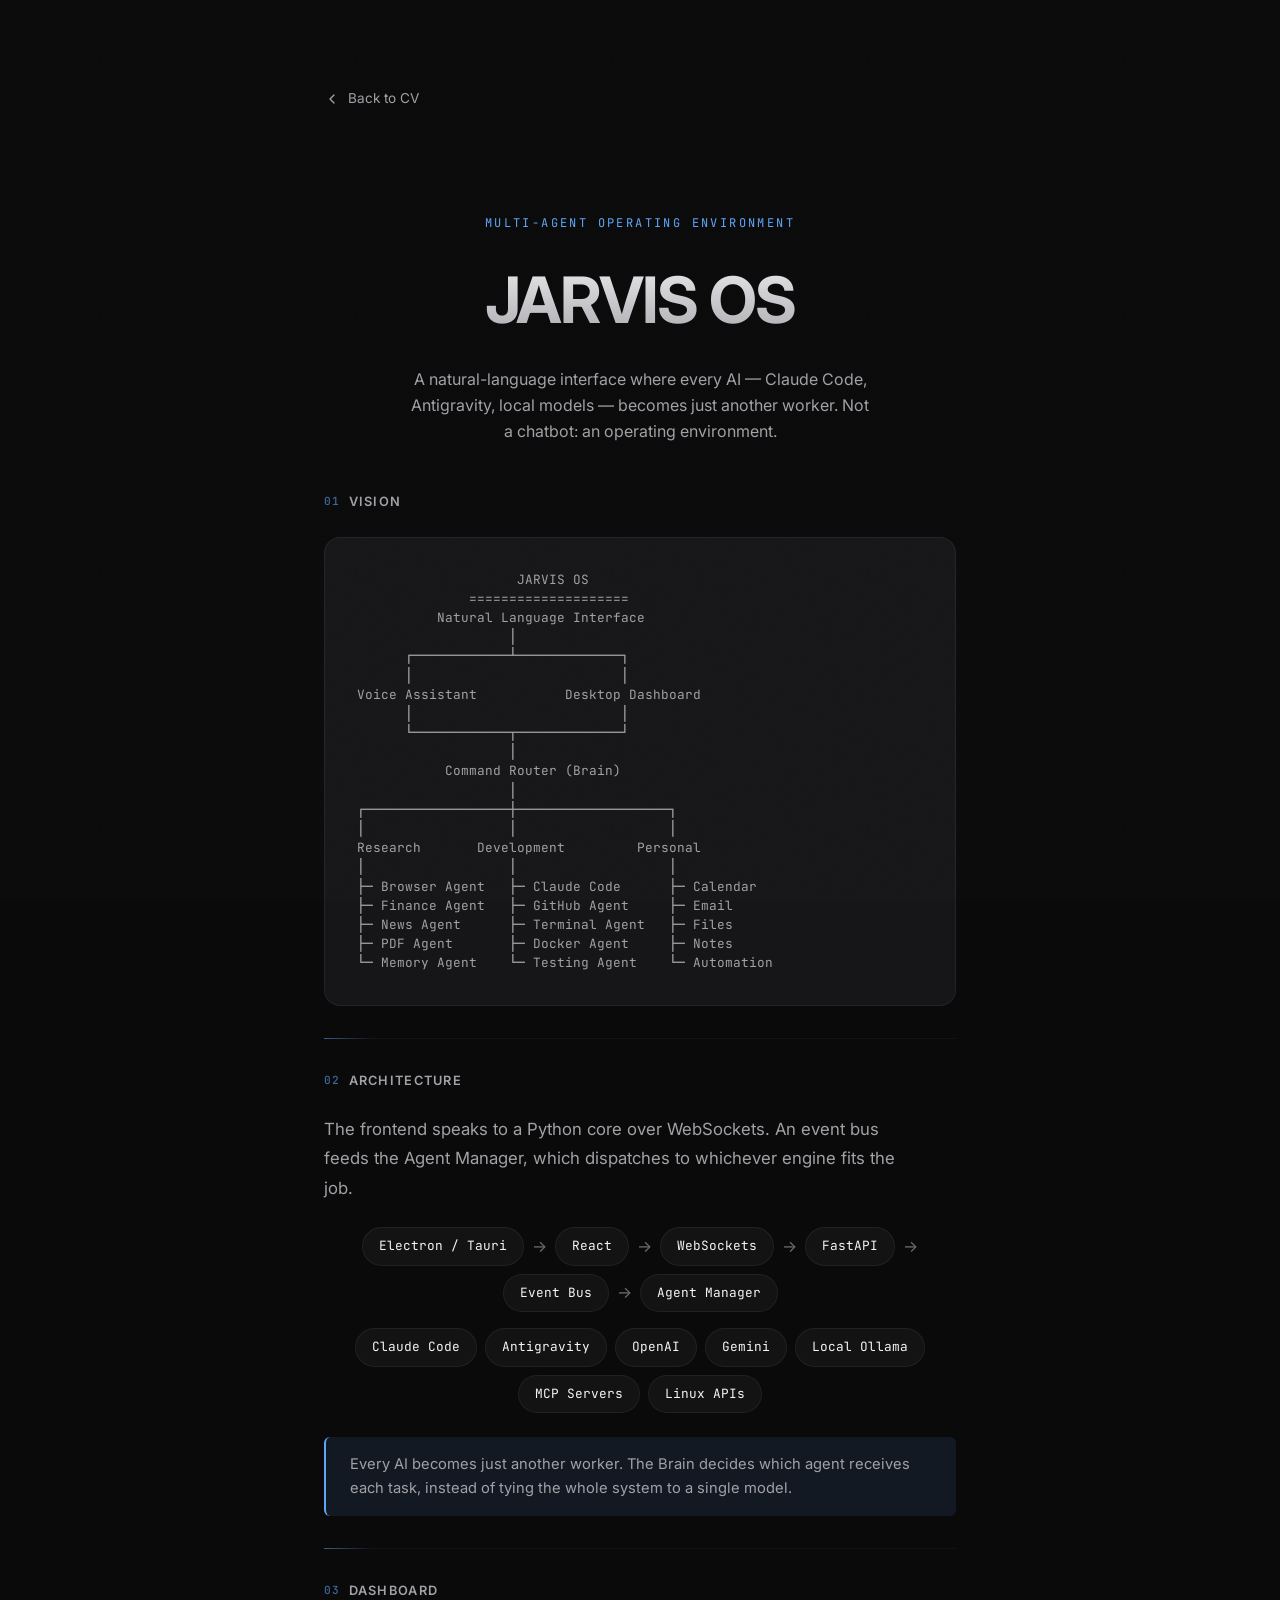
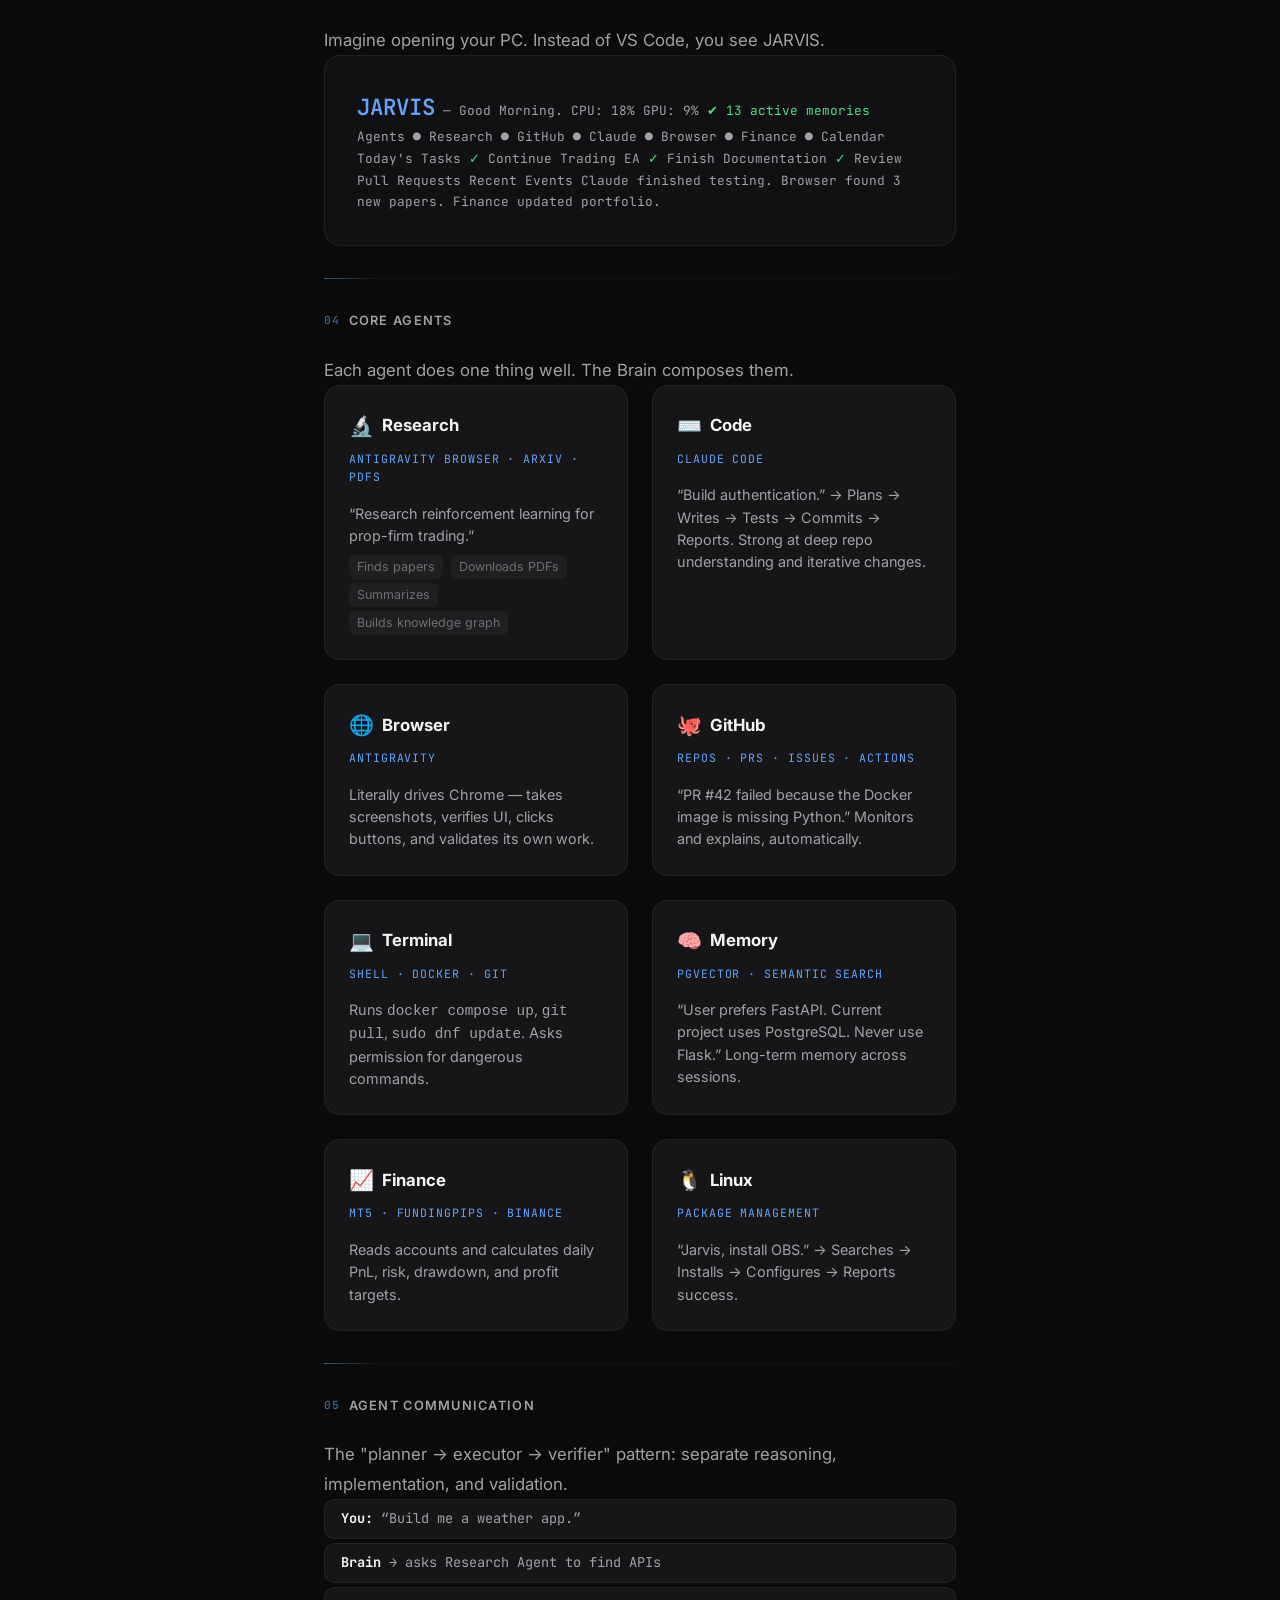
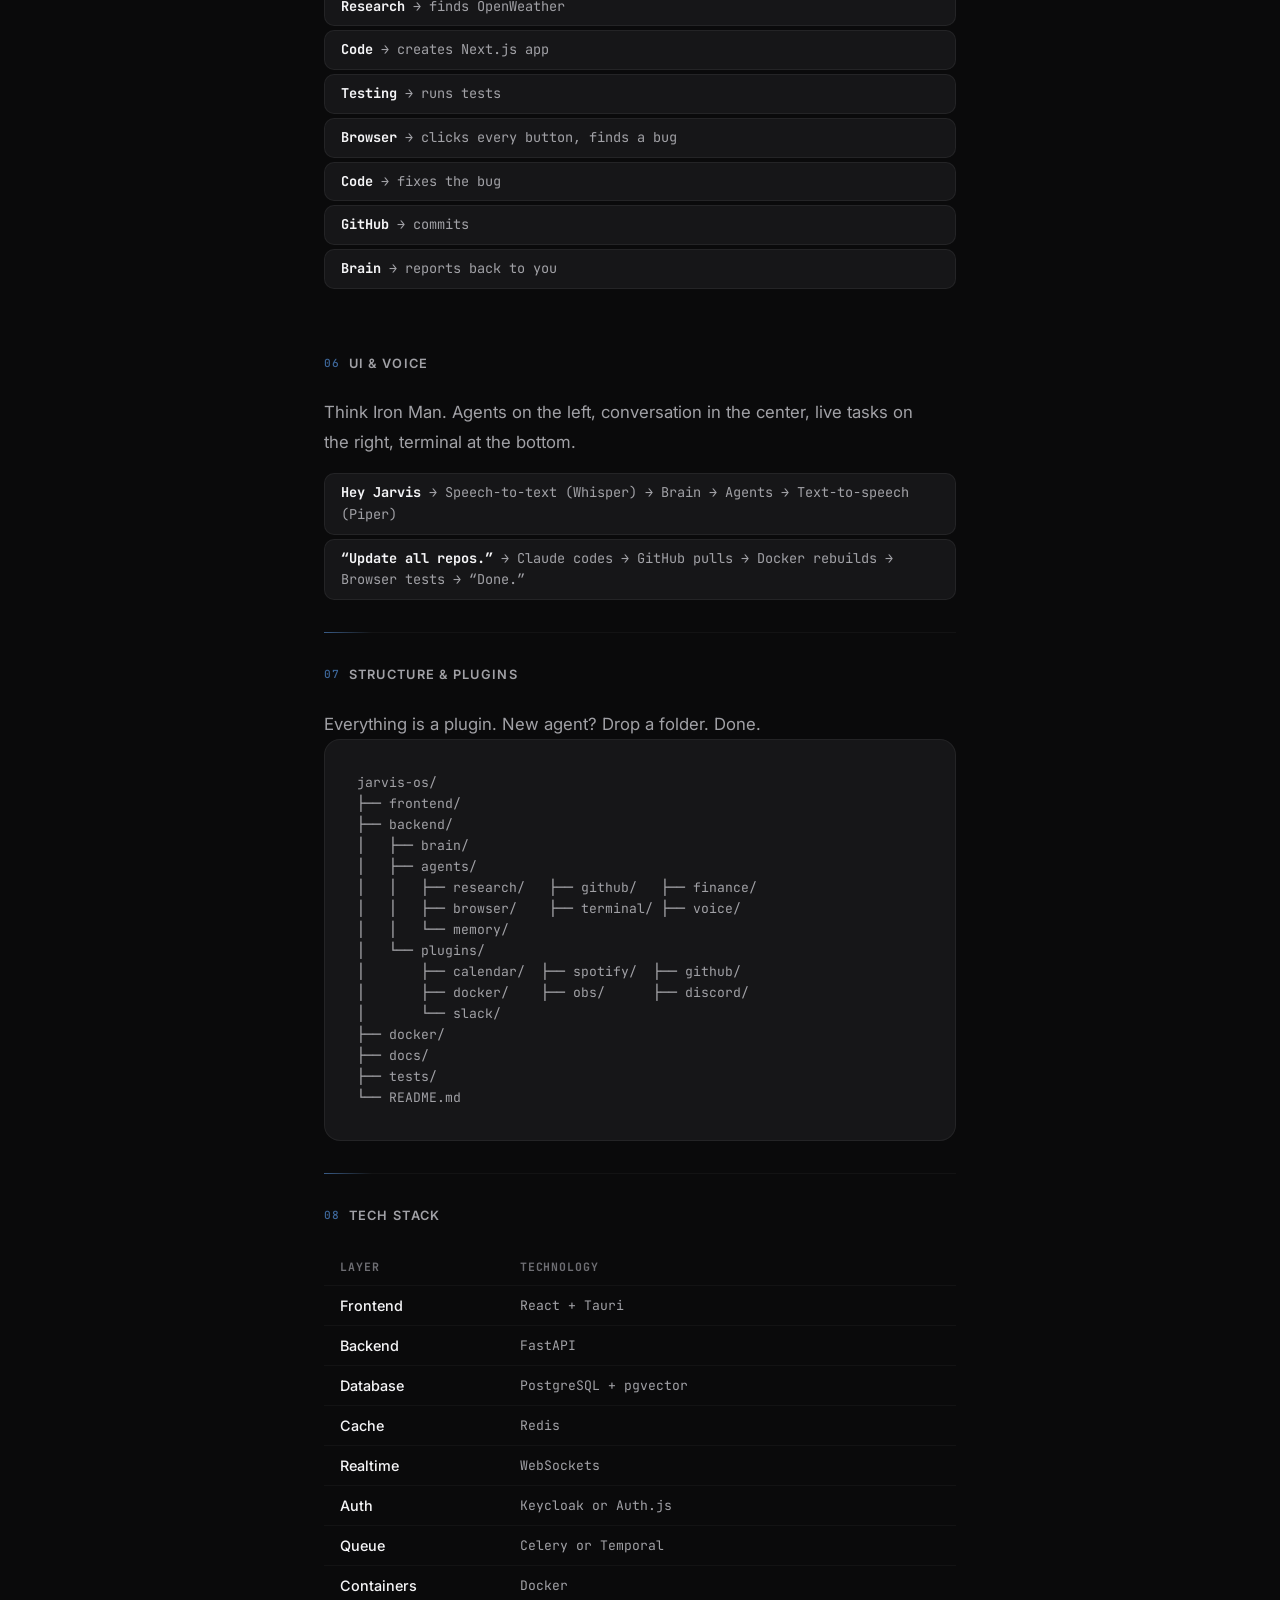
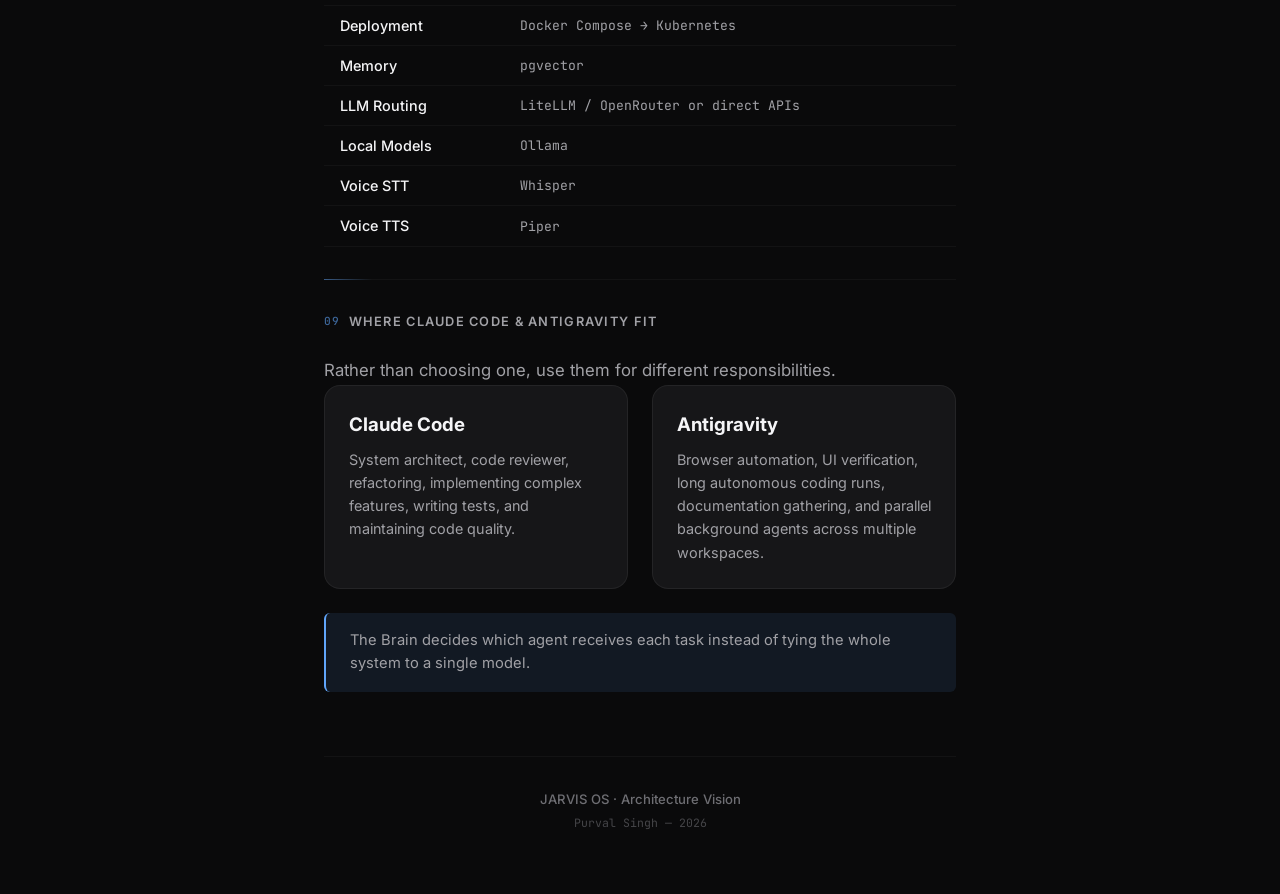
==== jarvis-os.html @ bc9053a5 "Add JARVIS OS architecture page and link from Projects Co-Authored-By: Claude Opus 4.8 <noreply@anth" ====
<!DOCTYPE html>
<html lang="en">
<head>
  <meta charset="UTF-8">
  <meta name="viewport" content="width=device-width, initial-scale=1.0">
  <title>JARVIS OS — Architecture</title>
  <meta name="description" content="JARVIS OS — a multi-agent operating environment. Vision, architecture, core agents, and tech stack.">
  <link rel="preconnect" href="https://fonts.googleapis.com">
  <link rel="preconnect" href="https://fonts.gstatic.com" crossorigin>
  <link href="https://fonts.googleapis.com/css2?family=Inter:wght@300;400;500;600;700&family=JetBrains+Mono:wght@400;500&display=swap" rel="stylesheet">
  <link rel="stylesheet" href="style.css">
  <style>
    /* ---------- JARVIS OS page-specific ---------- */
    .jarvis-hero {
      text-align: center;
      padding: var(--space-3xl) 0 var(--space-2xl);
    }
    .jarvis-hero .eyebrow {
      font-family: var(--font-mono);
      font-size: 0.75rem;
      letter-spacing: 0.2em;
      text-transform: uppercase;
      color: var(--text-accent);
      margin-bottom: var(--space-md);
    }
    .jarvis-hero h1 {
      font-size: clamp(2.5rem, 6vw, 4rem);
      font-weight: 700;
      letter-spacing: -0.03em;
      background: linear-gradient(180deg, var(--text-primary), var(--text-secondary));
      -webkit-background-clip: text;
      background-clip: text;
      -webkit-text-fill-color: transparent;
    }
    .jarvis-hero p {
      color: var(--text-secondary);
      max-width: 46ch;
      margin: var(--space-md) auto 0;
      line-height: 1.6;
    }
    .back-link {
      display: inline-flex;
      align-items: center;
      gap: var(--space-sm);
      font-size: 0.85rem;
      color: var(--text-secondary);
      text-decoration: none;
      margin: var(--space-lg) 0;
      transition: color var(--duration-fast) var(--ease-out);
    }
    .back-link:hover { color: var(--text-primary); }

    .ascii-map {
      font-family: var(--font-mono);
      font-size: clamp(0.55rem, 1.5vw, 0.8rem);
      line-height: 1.5;
      color: var(--text-secondary);
      background: var(--bg-card);
      border: 1px solid var(--border);
      border-radius: var(--radius-lg);
      padding: var(--space-xl);
      overflow-x: auto;
      white-space: pre;
      margin: 0 auto;
    }

    .stack-flow {
      display: flex;
      flex-wrap: wrap;
      gap: var(--space-sm);
      align-items: center;
      justify-content: center;
      margin-top: var(--space-lg);
    }
    .stack-node {
      font-family: var(--font-mono);
      font-size: 0.8rem;
      padding: var(--space-sm) var(--space-md);
      background: var(--bg-chip);
      border: 1px solid var(--border);
      border-radius: var(--radius-full);
      color: var(--text-primary);
    }
    .stack-arrow { color: var(--text-tertiary); }

    .agent-grid {
      display: grid;
      grid-template-columns: repeat(auto-fill, minmax(280px, 1fr));
      gap: var(--space-lg);
    }
    .agent-card {
      background: var(--bg-card);
      border: 1px solid var(--border);
      border-radius: var(--radius-lg);
      padding: var(--space-lg);
      transition: border-color var(--duration-normal) var(--ease-out),
                  transform var(--duration-normal) var(--ease-out);
    }
    .agent-card:hover {
      border-color: var(--border-hover);
      transform: translateY(-3px);
    }
    .agent-card h3 {
      font-size: 1.05rem;
      display: flex;
      align-items: center;
      gap: var(--space-sm);
      margin-bottom: var(--space-sm);
    }
    .agent-card .agent-emoji { font-size: 1.25rem; }
    .agent-card .agent-uses {
      font-family: var(--font-mono);
      font-size: 0.72rem;
      color: var(--text-accent);
      text-transform: uppercase;
      letter-spacing: 0.08em;
      margin-bottom: var(--space-md);
    }
    .agent-card p {
      color: var(--text-secondary);
      font-size: 0.9rem;
      line-height: 1.55;
    }
    .agent-card ul {
      list-style: none;
      margin-top: var(--space-sm);
      display: flex;
      flex-wrap: wrap;
      gap: var(--space-xs) var(--space-sm);
    }
    .agent-card li {
      font-size: 0.78rem;
      color: var(--text-tertiary);
      padding: 2px 8px;
      background: var(--bg-chip);
      border-radius: var(--radius-sm);
    }

    .flow-list {
      display: flex;
      flex-direction: column;
      gap: var(--space-xs);
      font-family: var(--font-mono);
      font-size: 0.85rem;
      color: var(--text-secondary);
    }
    .flow-list .step {
      padding: var(--space-sm) var(--space-md);
      background: var(--bg-card);
      border: 1px solid var(--border);
      border-radius: var(--radius-md);
    }
    .flow-list .step strong { color: var(--text-primary); }

    .dashboard-mock {
      font-family: var(--font-mono);
      font-size: 0.8rem;
      background: var(--bg-secondary);
      border: 1px solid var(--border);
      border-radius: var(--radius-lg);
      padding: var(--space-xl);
      color: var(--text-secondary);
      line-height: 1.7;
    }
    .dashboard-mock .big { color: var(--accent); font-size: 1.4rem; font-weight: 600; }
    .dashboard-mock .ok { color: #4ade80; }

    .stack-table {
      width: 100%;
      border-collapse: collapse;
      font-size: 0.9rem;
    }
    .stack-table th, .stack-table td {
      text-align: left;
      padding: var(--space-sm) var(--space-md);
      border-bottom: 1px solid var(--divider);
    }
    .stack-table th {
      color: var(--text-tertiary);
      font-family: var(--font-mono);
      font-size: 0.72rem;
      text-transform: uppercase;
      letter-spacing: 0.08em;
    }
    .stack-table td:first-child { color: var(--text-primary); font-weight: 500; }
    .stack-table td:last-child { color: var(--text-secondary); font-family: var(--font-mono); font-size: 0.82rem; }

    .tree {
      font-family: var(--font-mono);
      font-size: 0.82rem;
      color: var(--text-secondary);
      background: var(--bg-card);
      border: 1px solid var(--border);
      border-radius: var(--radius-lg);
      padding: var(--space-xl);
      white-space: pre;
      overflow-x: auto;
    }
    .callout {
      border-left: 2px solid var(--accent);
      padding: var(--space-md) var(--space-lg);
      background: var(--accent-soft);
      border-radius: var(--radius-sm);
      color: var(--text-secondary);
      font-size: 0.92rem;
      line-height: 1.6;
      margin-top: var(--space-lg);
    }
    .role-split {
      display: grid;
      grid-template-columns: repeat(auto-fit, minmax(280px, 1fr));
      gap: var(--space-lg);
    }
    .role-split .role-card {
      background: var(--bg-card);
      border: 1px solid var(--border);
      border-radius: var(--radius-lg);
      padding: var(--space-lg);
    }
    .role-split .role-card h3 { margin-bottom: var(--space-sm); }
    .role-split .role-card p { color: var(--text-secondary); font-size: 0.9rem; line-height: 1.6; }
  </style>
</head>
<body>
  <div class="grain" aria-hidden="true"></div>

  <div class="cv-container">
    <a href="index.html" class="back-link">
      <svg width="16" height="16" viewBox="0 0 24 24" fill="none" stroke="currentColor" stroke-width="2" stroke-linecap="round" stroke-linejoin="round"><path d="m15 18-6-6 6-6"/></svg>
      Back to CV
    </a>

    <!-- Hero -->
    <section class="jarvis-hero">
      <p class="eyebrow">Multi-Agent Operating Environment</p>
      <h1>JARVIS OS</h1>
      <p>A natural-language interface where every AI — Claude Code, Antigravity, local models — becomes just another worker. Not a chatbot: an operating environment.</p>
    </section>

    <!-- Vision map -->
    <section class="cv-section">
      <h2 class="section-title"><span class="section-number">01</span> Vision</h2>
      <div class="ascii-map">                    JARVIS OS
              ====================
          Natural Language Interface
                   │
      ┌────────────┴─────────────┐
      │                          │
Voice Assistant           Desktop Dashboard
      │                          │
      └────────────┬─────────────┘
                   │
           Command Router (Brain)
                   │
┌──────────────────┼───────────────────┐
│                  │                   │
Research       Development         Personal
│                  │                   │
├─ Browser Agent   ├─ Claude Code      ├─ Calendar
├─ Finance Agent   ├─ GitHub Agent     ├─ Email
├─ News Agent      ├─ Terminal Agent   ├─ Files
├─ PDF Agent       ├─ Docker Agent     ├─ Notes
└─ Memory Agent    └─ Testing Agent    └─ Automation</div>
    </section>

    <div class="section-divider"></div>

    <!-- Architecture -->
    <section class="cv-section">
      <h2 class="section-title"><span class="section-number">02</span> Architecture</h2>
      <p class="about-text">The frontend speaks to a Python core over WebSockets. An event bus feeds the Agent Manager, which dispatches to whichever engine fits the job.</p>
      <div class="stack-flow">
        <span class="stack-node">Electron / Tauri</span>
        <span class="stack-arrow">→</span>
        <span class="stack-node">React</span>
        <span class="stack-arrow">→</span>
        <span class="stack-node">WebSockets</span>
        <span class="stack-arrow">→</span>
        <span class="stack-node">FastAPI</span>
        <span class="stack-arrow">→</span>
        <span class="stack-node">Event Bus</span>
        <span class="stack-arrow">→</span>
        <span class="stack-node">Agent Manager</span>
      </div>
      <div class="stack-flow" style="margin-top:var(--space-md)">
        <span class="stack-node">Claude Code</span>
        <span class="stack-node">Antigravity</span>
        <span class="stack-node">OpenAI</span>
        <span class="stack-node">Gemini</span>
        <span class="stack-node">Local Ollama</span>
        <span class="stack-node">MCP Servers</span>
        <span class="stack-node">Linux APIs</span>
      </div>
      <div class="callout">Every AI becomes just another worker. The Brain decides which agent receives each task, instead of tying the whole system to a single model.</div>
    </section>

    <div class="section-divider"></div>

    <!-- Dashboard -->
    <section class="cv-section">
      <h2 class="section-title"><span class="section-number">03</span> Dashboard</h2>
      <p class="about-text">Imagine opening your PC. Instead of VS Code, you see JARVIS.</p>
      <div class="dashboard-mock">
<span class="big">JARVIS</span> — Good Morning.

CPU: 18%   GPU: 9%   <span class="ok">✔ 13 active memories</span>

Agents   ● Research  ● GitHub  ● Claude
         ● Browser   ● Finance ● Calendar

Today's Tasks
  <span class="ok">✓</span> Continue Trading EA
  <span class="ok">✓</span> Finish Documentation
  <span class="ok">✓</span> Review Pull Requests

Recent Events
  Claude finished testing.
  Browser found 3 new papers.
  Finance updated portfolio.</div>
    </section>

    <div class="section-divider"></div>

    <!-- Core Agents -->
    <section class="cv-section">
      <h2 class="section-title"><span class="section-number">04</span> Core Agents</h2>
      <p class="about-text">Each agent does one thing well. The Brain composes them.</p>
      <div class="agent-grid">
        <div class="agent-card">
          <h3><span class="agent-emoji">🔬</span> Research</h3>
          <div class="agent-uses">Antigravity Browser · Arxiv · PDFs</div>
          <p>“Research reinforcement learning for prop-firm trading.”</p>
          <ul><li>Finds papers</li><li>Downloads PDFs</li><li>Summarizes</li><li>Builds knowledge graph</li></ul>
        </div>
        <div class="agent-card">
          <h3><span class="agent-emoji">⌨️</span> Code</h3>
          <div class="agent-uses">Claude Code</div>
          <p>“Build authentication.” → Plans → Writes → Tests → Commits → Reports. Strong at deep repo understanding and iterative changes.</p>
        </div>
        <div class="agent-card">
          <h3><span class="agent-emoji">🌐</span> Browser</h3>
          <div class="agent-uses">Antigravity</div>
          <p>Literally drives Chrome — takes screenshots, verifies UI, clicks buttons, and validates its own work.</p>
        </div>
        <div class="agent-card">
          <h3><span class="agent-emoji">🐙</span> GitHub</h3>
          <div class="agent-uses">Repos · PRs · Issues · Actions</div>
          <p>“PR #42 failed because the Docker image is missing Python.” Monitors and explains, automatically.</p>
        </div>
        <div class="agent-card">
          <h3><span class="agent-emoji">💻</span> Terminal</h3>
          <div class="agent-uses">Shell · Docker · Git</div>
          <p>Runs <code>docker compose up</code>, <code>git pull</code>, <code>sudo dnf update</code>. Asks permission for dangerous commands.</p>
        </div>
        <div class="agent-card">
          <h3><span class="agent-emoji">🧠</span> Memory</h3>
          <div class="agent-uses">pgvector · Semantic search</div>
          <p>“User prefers FastAPI. Current project uses PostgreSQL. Never use Flask.” Long-term memory across sessions.</p>
        </div>
        <div class="agent-card">
          <h3><span class="agent-emoji">📈</span> Finance</h3>
          <div class="agent-uses">MT5 · FundingPips · Binance</div>
          <p>Reads accounts and calculates daily PnL, risk, drawdown, and profit targets.</p>
        </div>
        <div class="agent-card">
          <h3><span class="agent-emoji">🐧</span> Linux</h3>
          <div class="agent-uses">Package management</div>
          <p>“Jarvis, install OBS.” → Searches → Installs → Configures → Reports success.</p>
        </div>
      </div>
    </section>

    <div class="section-divider"></div>

    <!-- Agent communication -->
    <section class="cv-section">
      <h2 class="section-title"><span class="section-number">05</span> Agent Communication</h2>
      <p class="about-text">The "planner → executor → verifier" pattern: separate reasoning, implementation, and validation.</p>
      <div class="flow-list">
        <div class="step"><strong>You:</strong> “Build me a weather app.”</div>
        <div class="step"><strong>Brain</strong> → asks Research Agent to find APIs</div>
        <div class="step"><strong>Research</strong> → finds OpenWeather</div>
        <div class="step"><strong>Code</strong> → creates Next.js app</div>
        <div class="step"><strong>Testing</strong> → runs tests</div>
        <div class="step"><strong>Browser</strong> → clicks every button, finds a bug</div>
        <div class="step"><strong>Code</strong> → fixes the bug</div>
        <div class="step"><strong>GitHub</strong> → commits</div>
        <div class="step"><strong>Brain</strong> → reports back to you</div>
      </div>
    </section>

    <div class="section-divider"></div>

    <!-- UI + Voice -->
    <section class="cv-section">
      <h2 class="section-title"><span class="section-number">06</span> UI &amp; Voice</h2>
      <p class="about-text">Think Iron Man. Agents on the left, conversation in the center, live tasks on the right, terminal at the bottom.</p>
      <div class="flow-list" style="margin-top:var(--space-md)">
        <div class="step"><strong>Hey Jarvis</strong> → Speech-to-text (Whisper) → Brain → Agents → Text-to-speech (Piper)</div>
        <div class="step"><strong>“Update all repos.”</strong> → Claude codes → GitHub pulls → Docker rebuilds → Browser tests → “Done.”</div>
      </div>
    </section>

    <div class="section-divider"></div>

    <!-- Structure + plugins -->
    <section class="cv-section">
      <h2 class="section-title"><span class="section-number">07</span> Structure &amp; Plugins</h2>
      <p class="about-text">Everything is a plugin. New agent? Drop a folder. Done.</p>
      <div class="tree">jarvis-os/
├── frontend/
├── backend/
│   ├── brain/
│   ├── agents/
│   │   ├── research/   ├── github/   ├── finance/
│   │   ├── browser/    ├── terminal/ ├── voice/
│   │   └── memory/
│   └── plugins/
│       ├── calendar/  ├── spotify/  ├── github/
│       ├── docker/    ├── obs/      ├── discord/
│       └── slack/
├── docker/
├── docs/
├── tests/
└── README.md</div>
    </section>

    <div class="section-divider"></div>

    <!-- Tech stack -->
    <section class="cv-section">
      <h2 class="section-title"><span class="section-number">08</span> Tech Stack</h2>
      <table class="stack-table">
        <thead><tr><th>Layer</th><th>Technology</th></tr></thead>
        <tbody>
          <tr><td>Frontend</td><td>React + Tauri</td></tr>
          <tr><td>Backend</td><td>FastAPI</td></tr>
          <tr><td>Database</td><td>PostgreSQL + pgvector</td></tr>
          <tr><td>Cache</td><td>Redis</td></tr>
          <tr><td>Realtime</td><td>WebSockets</td></tr>
          <tr><td>Auth</td><td>Keycloak or Auth.js</td></tr>
          <tr><td>Queue</td><td>Celery or Temporal</td></tr>
          <tr><td>Containers</td><td>Docker</td></tr>
          <tr><td>Deployment</td><td>Docker Compose → Kubernetes</td></tr>
          <tr><td>Memory</td><td>pgvector</td></tr>
          <tr><td>LLM Routing</td><td>LiteLLM / OpenRouter or direct APIs</td></tr>
          <tr><td>Local Models</td><td>Ollama</td></tr>
          <tr><td>Voice STT</td><td>Whisper</td></tr>
          <tr><td>Voice TTS</td><td>Piper</td></tr>
        </tbody>
      </table>
    </section>

    <div class="section-divider"></div>

    <!-- Claude Code + Antigravity -->
    <section class="cv-section">
      <h2 class="section-title"><span class="section-number">09</span> Where Claude Code &amp; Antigravity Fit</h2>
      <p class="about-text">Rather than choosing one, use them for different responsibilities.</p>
      <div class="role-split">
        <div class="role-card">
          <h3>Claude Code</h3>
          <p>System architect, code reviewer, refactoring, implementing complex features, writing tests, and maintaining code quality.</p>
        </div>
        <div class="role-card">
          <h3>Antigravity</h3>
          <p>Browser automation, UI verification, long autonomous coding runs, documentation gathering, and parallel background agents across multiple workspaces.</p>
        </div>
      </div>
      <div class="callout">The Brain decides which agent receives each task instead of tying the whole system to a single model.</div>
    </section>

    <footer class="cv-footer">
      <div class="footer-content">
        <p class="footer-text">JARVIS OS · Architecture Vision</p>
        <p class="footer-date">Purval Singh — 2026</p>
      </div>
    </footer>
  </div>

  <script src="script.js"></script>
</body>
</html>
---- style.css ----
/* =============================================
   PURVAL SINGH — MINIMALISTIC CV
   A modern, dark-themed, elegant resume
   ============================================= */

/* ---------- CSS Reset & Base ---------- */
*, *::before, *::after {
  margin: 0;
  padding: 0;
  box-sizing: border-box;
}

:root {
  /* Color System */
  --bg-primary: #0a0a0b;
  --bg-secondary: #111113;
  --bg-card: #161618;
  --bg-card-hover: #1c1c1f;
  --bg-chip: rgba(255, 255, 255, 0.04);
  --bg-chip-hover: rgba(255, 255, 255, 0.08);

  --text-primary: #f5f5f7;
  --text-secondary: #a1a1a6;
  --text-tertiary: #6e6e73;
  --text-accent: #60a5fa;

  --accent: #60a5fa;
  --accent-soft: rgba(96, 165, 250, 0.1);
  --accent-glow: rgba(96, 165, 250, 0.15);

  --border: rgba(255, 255, 255, 0.06);
  --border-hover: rgba(255, 255, 255, 0.12);

  --divider: rgba(255, 255, 255, 0.04);

  /* Typography */
  --font-sans: 'Inter', -apple-system, BlinkMacSystemFont, 'Segoe UI', Roboto, sans-serif;
  --font-mono: 'JetBrains Mono', 'SF Mono', 'Fira Code', monospace;

  /* Spacing */
  --space-xs: 0.25rem;
  --space-sm: 0.5rem;
  --space-md: 1rem;
  --space-lg: 1.5rem;
  --space-xl: 2rem;
  --space-2xl: 3rem;
  --space-3xl: 4rem;

  /* Border Radius */
  --radius-sm: 6px;
  --radius-md: 10px;
  --radius-lg: 16px;
  --radius-full: 9999px;

  /* Transitions */
  --ease-out: cubic-bezier(0.16, 1, 0.3, 1);
  --ease-spring: cubic-bezier(0.34, 1.56, 0.64, 1);
  --duration-fast: 150ms;
  --duration-normal: 250ms;
  --duration-slow: 400ms;
}

html {
  font-size: 16px;
  scroll-behavior: smooth;
  -webkit-font-smoothing: antialiased;
  -moz-osx-font-smoothing: grayscale;
}

body {
  font-family: var(--font-sans);
  background-color: var(--bg-primary);
  color: var(--text-primary);
  line-height: 1.6;
  min-height: 100vh;
  overflow-x: hidden;
}

/* ---------- Grain Texture Overlay ---------- */
.grain {
  position: fixed;
  inset: 0;
  pointer-events: none;
  z-index: 9999;
  opacity: 0.025;
  background-image: url("data:image/svg+xml,%3Csvg viewBox='0 0 256 256' xmlns='http://www.w3.org/2000/svg'%3E%3Cfilter id='noise'%3E%3CfeTurbulence type='fractalNoise' baseFrequency='0.9' numOctaves='4' stitchTiles='stitch'/%3E%3C/filter%3E%3Crect width='100%25' height='100%25' filter='url(%23noise)'/%3E%3C/svg%3E");
  background-repeat: repeat;
  background-size: 256px 256px;
}

/* ---------- Container ---------- */
.cv-container {
  max-width: 680px;
  margin: 0 auto;
  padding: var(--space-3xl) var(--space-lg);
}

@media (max-width: 768px) {
  .cv-container {
    padding: var(--space-xl) var(--space-md);
  }
}

/* ---------- Header ---------- */
.cv-header {
  margin-bottom: var(--space-xl);
  animation: fadeInUp 0.8s var(--ease-out) both;
}

.header-top {
  display: flex;
  align-items: center;
  gap: var(--space-lg);
  margin-bottom: var(--space-lg);
}

.avatar-ring {
  position: relative;
  width: 88px;
  height: 88px;
  flex-shrink: 0;
  border-radius: 50%;
  padding: 3px;
  background: linear-gradient(135deg, var(--accent), #818cf8, #c084fc);
  animation: ringPulse 4s ease-in-out infinite;
}

.avatar {
  width: 100%;
  height: 100%;
  border-radius: 50%;
  object-fit: cover;
  border: 3px solid var(--bg-primary);
  display: block;
}

.header-info {
  flex: 1;
  min-width: 0;
}

.name {
  font-size: 1.75rem;
  font-weight: 700;
  letter-spacing: -0.03em;
  line-height: 1.2;
  color: var(--text-primary);
  margin-bottom: var(--space-xs);
}

.tagline {
  font-size: 0.9rem;
  color: var(--text-secondary);
  font-weight: 400;
  margin-bottom: var(--space-sm);
}

.status-badge {
  display: inline-flex;
  align-items: center;
  gap: 6px;
  font-size: 0.75rem;
  color: #34d399;
  background: rgba(52, 211, 153, 0.08);
  padding: 4px 12px;
  border-radius: var(--radius-full);
  border: 1px solid rgba(52, 211, 153, 0.15);
  font-weight: 500;
}

.status-dot {
  width: 6px;
  height: 6px;
  border-radius: 50%;
  background: #34d399;
  animation: pulse 2s ease-in-out infinite;
}

.header-links {
  display: flex;
  gap: var(--space-sm);
  flex-wrap: wrap;
}

.link-chip {
  display: inline-flex;
  align-items: center;
  gap: 6px;
  padding: 8px 14px;
  border-radius: var(--radius-full);
  background: var(--bg-chip);
  color: var(--text-secondary);
  text-decoration: none;
  font-size: 0.82rem;
  font-weight: 500;
  border: 1px solid var(--border);
  transition: all var(--duration-normal) var(--ease-out);
  cursor: pointer;
}

.link-chip:hover {
  background: var(--bg-chip-hover);
  border-color: var(--border-hover);
  color: var(--text-primary);
  transform: translateY(-1px);
}

.link-chip svg {
  opacity: 0.7;
  transition: opacity var(--duration-fast);
}

.link-chip:hover svg {
  opacity: 1;
}

/* ---------- Section Divider ---------- */
.section-divider {
  height: 1px;
  background: var(--divider);
  margin: var(--space-xl) 0;
  position: relative;
}

.section-divider::after {
  content: '';
  position: absolute;
  left: 0;
  top: 0;
  width: 48px;
  height: 1px;
  background: linear-gradient(90deg, var(--accent), transparent);
  opacity: 0.5;
}

/* ---------- Section ---------- */
.cv-section {
  animation: fadeInUp 0.8s var(--ease-out) both;
}

.section-title {
  display: flex;
  align-items: center;
  gap: var(--space-sm);
  font-size: 0.8rem;
  font-weight: 600;
  text-transform: uppercase;
  letter-spacing: 0.1em;
  color: var(--text-secondary);
  margin-bottom: var(--space-lg);
}

.section-number {
  font-family: var(--font-mono);
  font-size: 0.7rem;
  color: var(--accent);
  opacity: 0.6;
  font-weight: 500;
}

/* ---------- About ---------- */
.about-text {
  font-size: 1.05rem;
  line-height: 1.75;
  color: var(--text-secondary);
  max-width: 600px;
}

/* ---------- Timeline (Education / Experience) ---------- */
.timeline {
  display: flex;
  flex-direction: column;
  gap: var(--space-lg);
}

.timeline-item {
  position: relative;
  padding: var(--space-lg);
  background: var(--bg-card);
  border-radius: var(--radius-md);
  border: 1px solid var(--border);
  transition: all var(--duration-normal) var(--ease-out);
}

.timeline-item:hover {
  border-color: var(--border-hover);
  background: var(--bg-card-hover);
  transform: translateY(-2px);
  box-shadow: 0 8px 32px rgba(0, 0, 0, 0.3);
}

.timeline-header {
  display: flex;
  justify-content: space-between;
  align-items: flex-start;
  gap: var(--space-md);
  margin-bottom: var(--space-sm);
}

.timeline-title {
  font-size: 1rem;
  font-weight: 600;
  color: var(--text-primary);
  line-height: 1.3;
}

.timeline-subtitle {
  font-size: 0.85rem;
  color: var(--text-accent);
  font-weight: 500;
  margin-top: 2px;
}

.timeline-date {
  font-family: var(--font-mono);
  font-size: 0.75rem;
  color: var(--text-tertiary);
  white-space: nowrap;
  flex-shrink: 0;
  padding-top: 2px;
}

.timeline-description {
  font-size: 0.88rem;
  color: var(--text-secondary);
  line-height: 1.6;
}

/* ---------- Experience Highlight ---------- */
.experience-highlight {
  border-left: 3px solid var(--accent);
  background: linear-gradient(135deg, var(--bg-card), rgba(96, 165, 250, 0.03));
}

.experience-highlight:hover {
  border-left-color: #818cf8;
}

.experience-tags {
  display: flex;
  flex-wrap: wrap;
  gap: 6px;
  margin-top: var(--space-md);
}

.experience-tag {
  display: inline-flex;
  align-items: center;
  padding: 4px 10px;
  border-radius: var(--radius-full);
  background: rgba(96, 165, 250, 0.08);
  border: 1px solid rgba(96, 165, 250, 0.15);
  font-size: 0.72rem;
  font-weight: 500;
  color: var(--accent);
  letter-spacing: 0.02em;
}

/* ---------- Skills ---------- */
.skills-grid {
  display: flex;
  flex-direction: column;
  gap: var(--space-lg);
}

.skill-category-title {
  font-size: 0.82rem;
  font-weight: 500;
  color: var(--text-tertiary);
  margin-bottom: var(--space-sm);
  text-transform: uppercase;
  letter-spacing: 0.05em;
}

.skill-tags {
  display: flex;
  flex-wrap: wrap;
  gap: var(--space-sm);
}

.skill-tag {
  display: inline-flex;
  align-items: center;
  padding: 6px 14px;
  border-radius: var(--radius-full);
  background: var(--bg-chip);
  border: 1px solid var(--border);
  font-size: 0.82rem;
  font-weight: 500;
  color: var(--text-secondary);
  transition: all var(--duration-normal) var(--ease-out);
  cursor: default;
}

.skill-tag:hover {
  background: var(--accent-soft);
  border-color: rgba(96, 165, 250, 0.2);
  color: var(--accent);
  transform: translateY(-1px);
}

/* ---------- Projects ---------- */
.projects-grid {
  display: grid;
  grid-template-columns: repeat(auto-fit, minmax(280px, 1fr));
  gap: var(--space-md);
}

.project-card {
  display: flex;
  flex-direction: column;
  padding: var(--space-lg);
  background: var(--bg-card);
  border-radius: var(--radius-md);
  border: 1px solid var(--border);
  text-decoration: none;
  color: inherit;
  transition: all var(--duration-normal) var(--ease-out);
  cursor: pointer;
}

.project-card:hover {
  border-color: var(--border-hover);
  background: var(--bg-card-hover);
  transform: translateY(-3px);
  box-shadow: 0 12px 40px rgba(0, 0, 0, 0.35);
}

.project-icon {
  width: 40px;
  height: 40px;
  border-radius: var(--radius-sm);
  background: var(--accent-soft);
  display: flex;
  align-items: center;
  justify-content: center;
  margin-bottom: var(--space-md);
  color: var(--accent);
  transition: background var(--duration-normal);
}

.project-card:hover .project-icon {
  background: var(--accent-glow);
}

.project-title {
  font-size: 1rem;
  font-weight: 600;
  color: var(--text-primary);
  margin-bottom: var(--space-xs);
}

.project-desc {
  font-size: 0.85rem;
  color: var(--text-secondary);
  line-height: 1.55;
  flex: 1;
  margin-bottom: var(--space-md);
}

.project-meta {
  display: flex;
  gap: var(--space-sm);
}

.project-tag {
  font-size: 0.72rem;
  padding: 3px 10px;
  border-radius: var(--radius-full);
  background: rgba(251, 191, 36, 0.08);
  color: #fbbf24;
  border: 1px solid rgba(251, 191, 36, 0.12);
  font-weight: 500;
}

/* ---------- Interests ---------- */
.interests-list {
  display: flex;
  flex-wrap: wrap;
  gap: var(--space-sm);
}

.interest-item {
  display: inline-flex;
  align-items: center;
  gap: 8px;
  padding: 8px 16px;
  border-radius: var(--radius-full);
  background: var(--bg-card);
  border: 1px solid var(--border);
  font-size: 0.85rem;
  color: var(--text-secondary);
  font-weight: 500;
  transition: all var(--duration-normal) var(--ease-out);
  cursor: default;
}

.interest-item:hover {
  border-color: var(--border-hover);
  background: var(--bg-card-hover);
  transform: translateY(-1px);
  color: var(--text-primary);
}

.interest-icon {
  font-size: 1rem;
  line-height: 1;
}

/* ---------- Footer ---------- */
.cv-footer {
  margin-top: var(--space-3xl);
  padding-top: var(--space-xl);
  border-top: 1px solid var(--divider);
  text-align: center;
}

.footer-text {
  font-size: 0.82rem;
  color: var(--text-tertiary);
  font-weight: 500;
  margin-bottom: var(--space-xs);
}

.footer-date {
  font-family: var(--font-mono);
  font-size: 0.72rem;
  color: var(--text-tertiary);
  opacity: 0.6;
}

/* ---------- Animations ---------- */
@keyframes fadeInUp {
  from {
    opacity: 0;
    transform: translateY(20px);
  }
  to {
    opacity: 1;
    transform: translateY(0);
  }
}

@keyframes pulse {
  0%, 100% { opacity: 1; }
  50% { opacity: 0.4; }
}

@keyframes ringPulse {
  0%, 100% { box-shadow: 0 0 0 0 rgba(96, 165, 250, 0.1); }
  50% { box-shadow: 0 0 20px 2px rgba(96, 165, 250, 0.06); }
}

/* ---------- Scroll-triggered Animation Classes ---------- */
.reveal {
  opacity: 0;
  transform: translateY(24px);
  transition: opacity 0.7s var(--ease-out), transform 0.7s var(--ease-out);
}

.reveal.visible {
  opacity: 1;
  transform: translateY(0);
}

/* ---------- Print Styles ---------- */
@media print {
  .grain { display: none; }
  
  body {
    background: white;
    color: #111;
  }

  .cv-container {
    max-width: 100%;
    padding: 0;
  }

  .link-chip,
  .skill-tag,
  .project-card,
  .interest-item,
  .timeline-item {
    border-color: #ddd;
    background: #fafafa;
  }

  .avatar-ring {
    background: #ddd;
  }

  .section-number {
    color: #333;
  }

  .name { color: #111; }
  .tagline { color: #555; }
  .about-text { color: #333; }
  .timeline-title { color: #111; }
  .timeline-subtitle { color: #2563eb; }
  .timeline-description { color: #444; }
  .skill-tag { color: #333; }
  .project-title { color: #111; }
  .project-desc { color: #444; }
  .footer-text, .footer-date { color: #888; }
  .status-badge { color: #16a34a; border-color: #16a34a; background: rgba(22, 163, 74, 0.05); }
  .status-dot { background: #16a34a; }
  .section-title { color: #333; }
  .skill-category-title { color: #666; }
  .section-divider { background: #eee; }
  .section-divider::after { background: linear-gradient(90deg, #2563eb, transparent); }
}

/* ---------- Selection ---------- */
::selection {
  background: var(--accent-soft);
  color: var(--text-primary);
}

/* ---------- Scrollbar ---------- */
::-webkit-scrollbar {
  width: 6px;
}

::-webkit-scrollbar-track {
  background: transparent;
}

::-webkit-scrollbar-thumb {
  background: var(--border);
  border-radius: var(--radius-full);
}

::-webkit-scrollbar-thumb:hover {
  background: var(--border-hover);
}

/* ---------- Responsive ---------- */
@media (max-width: 480px) {
  .header-top {
    flex-direction: column;
    text-align: center;
  }

  .avatar-ring {
    width: 72px;
    height: 72px;
  }

  .name {
    font-size: 1.5rem;
  }

  .header-links {
    justify-content: center;
  }

  .status-badge {
    margin: 0 auto;
  }

  .timeline-header {
    flex-direction: column;
    gap: var(--space-xs);
  }

  .projects-grid {
    grid-template-columns: 1fr;
  }
}
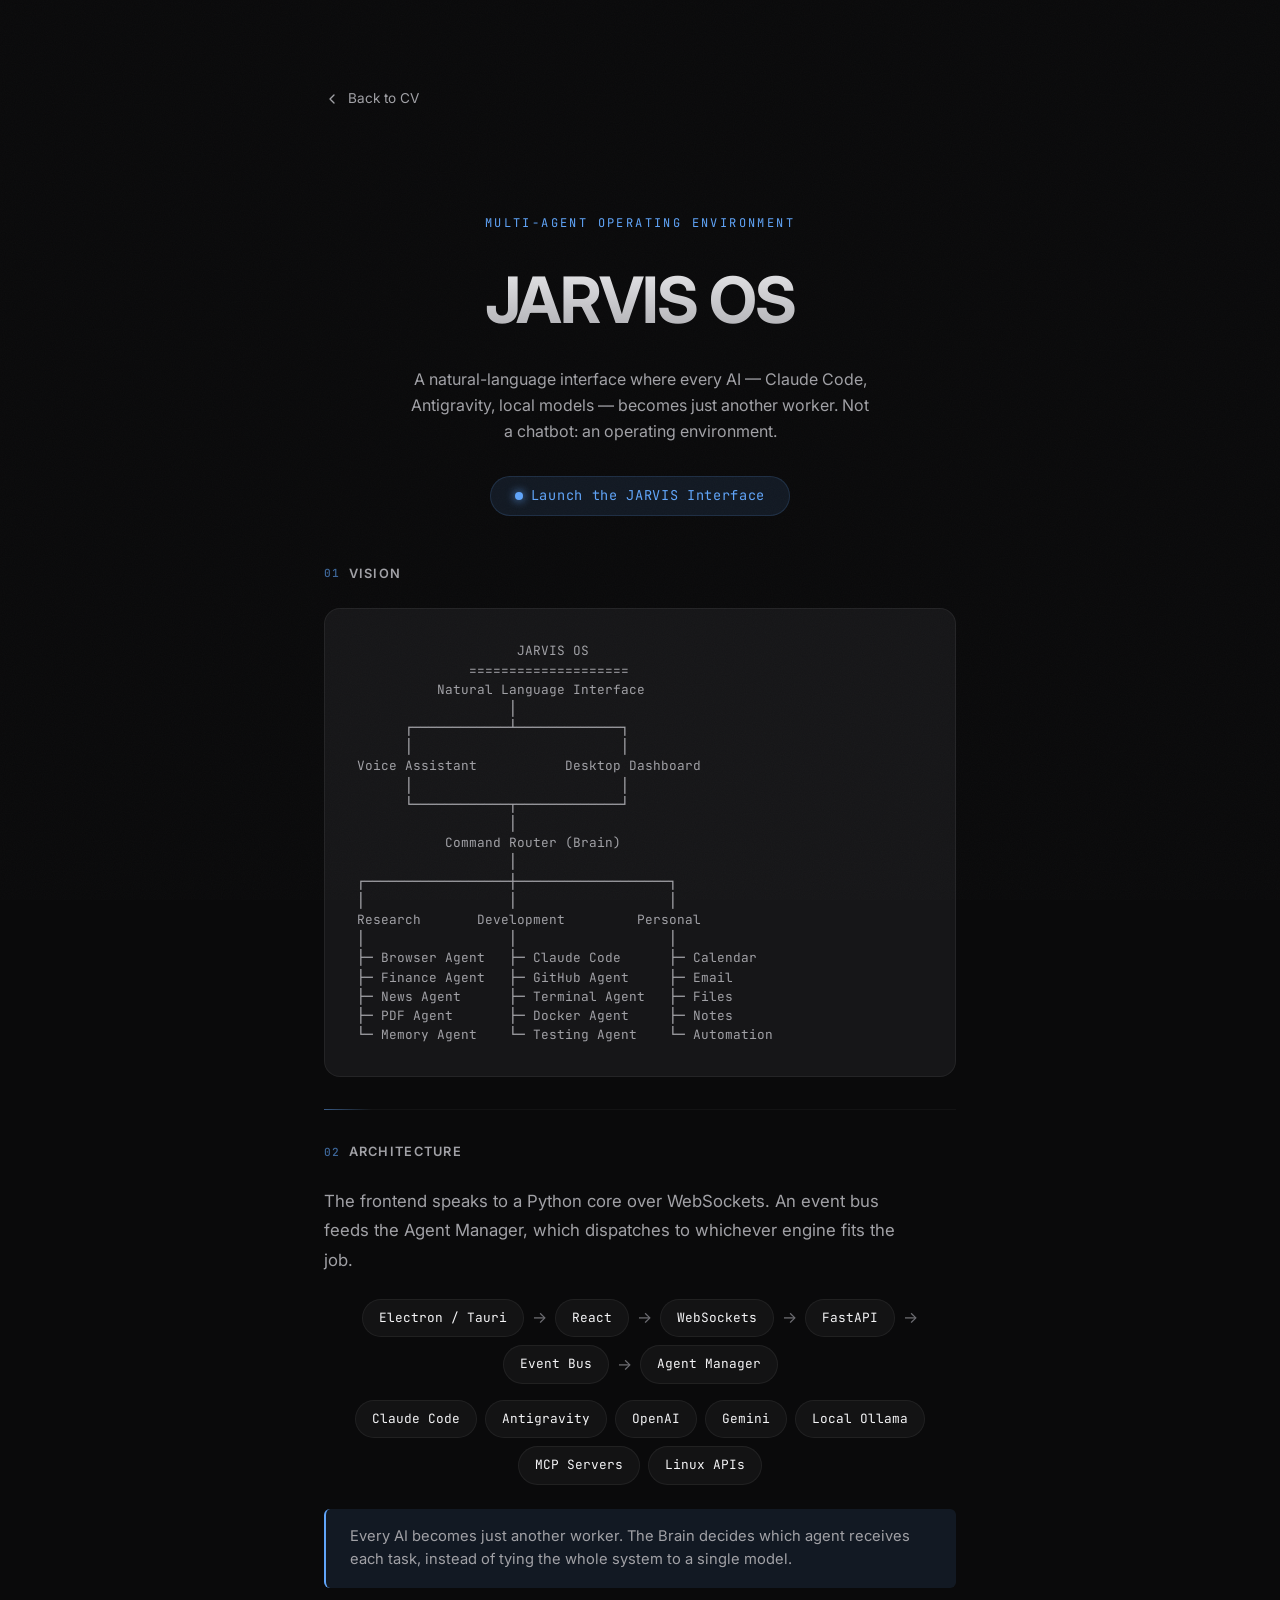
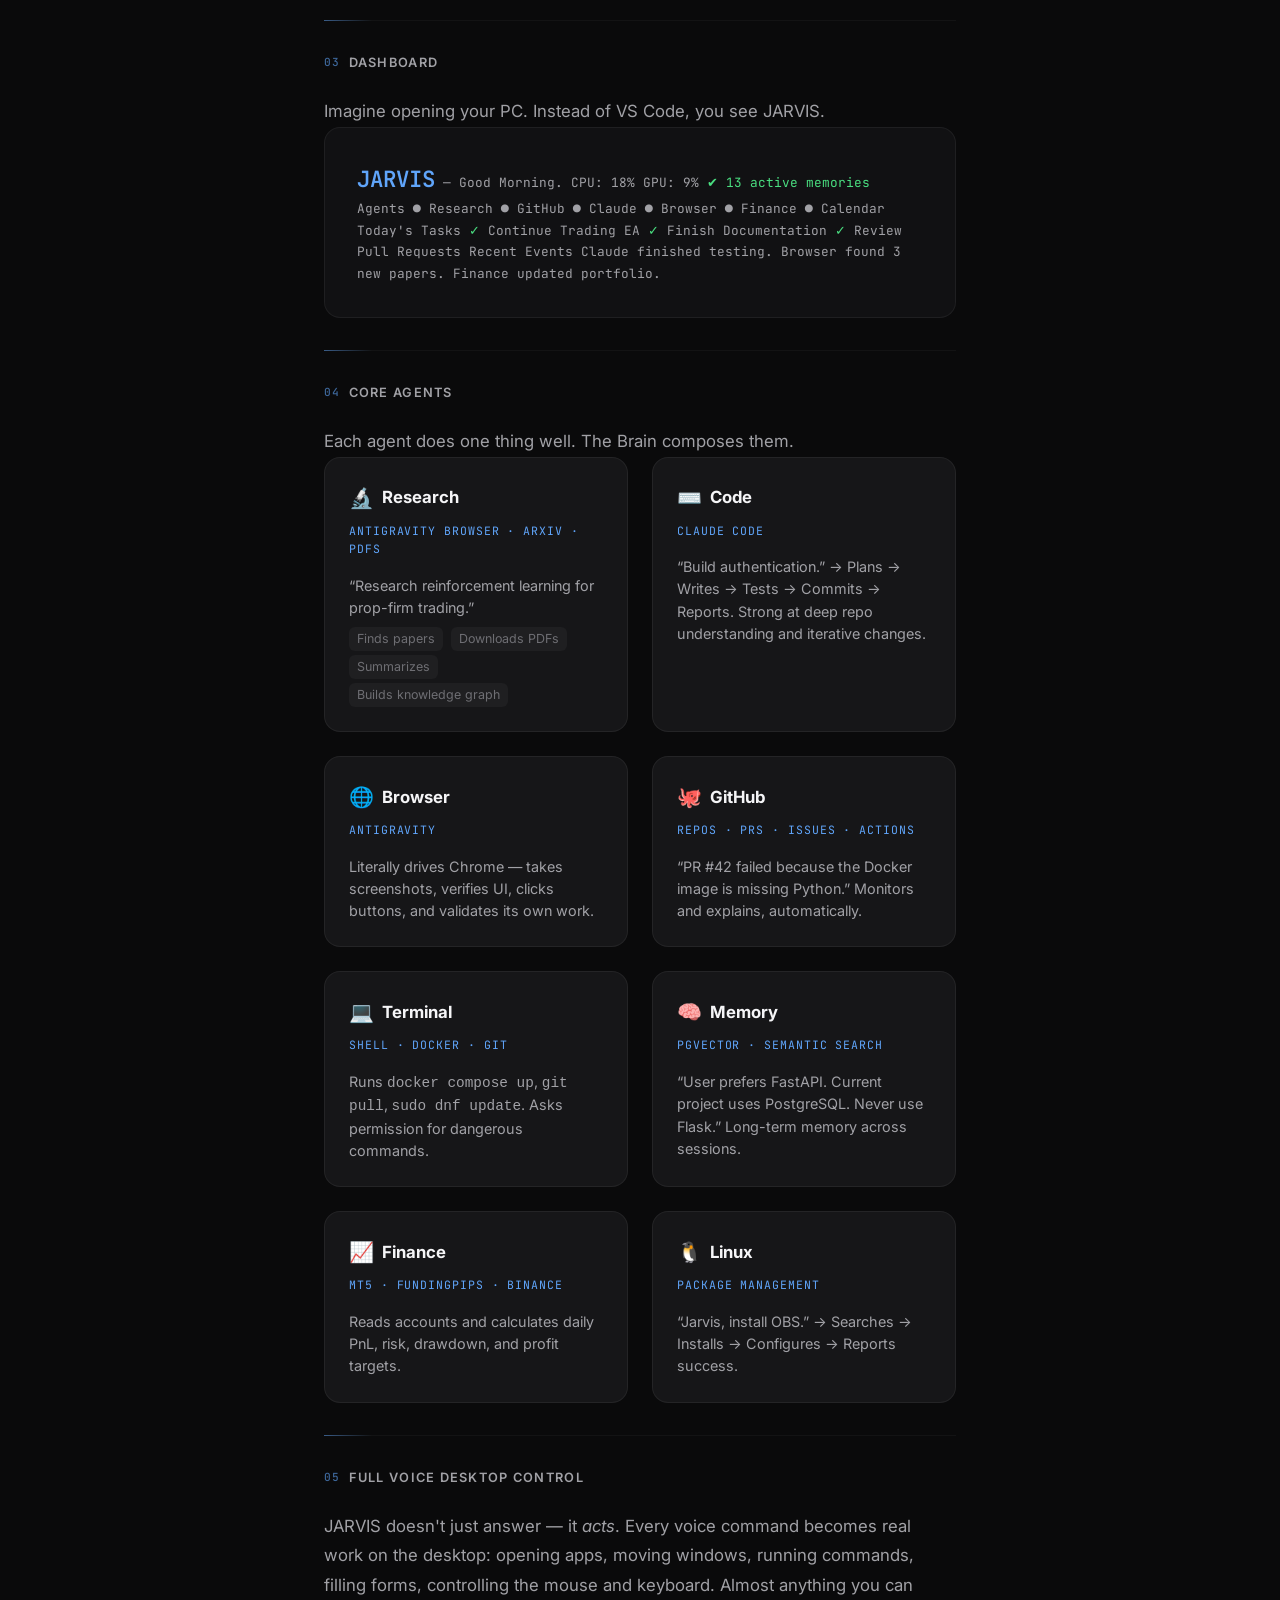
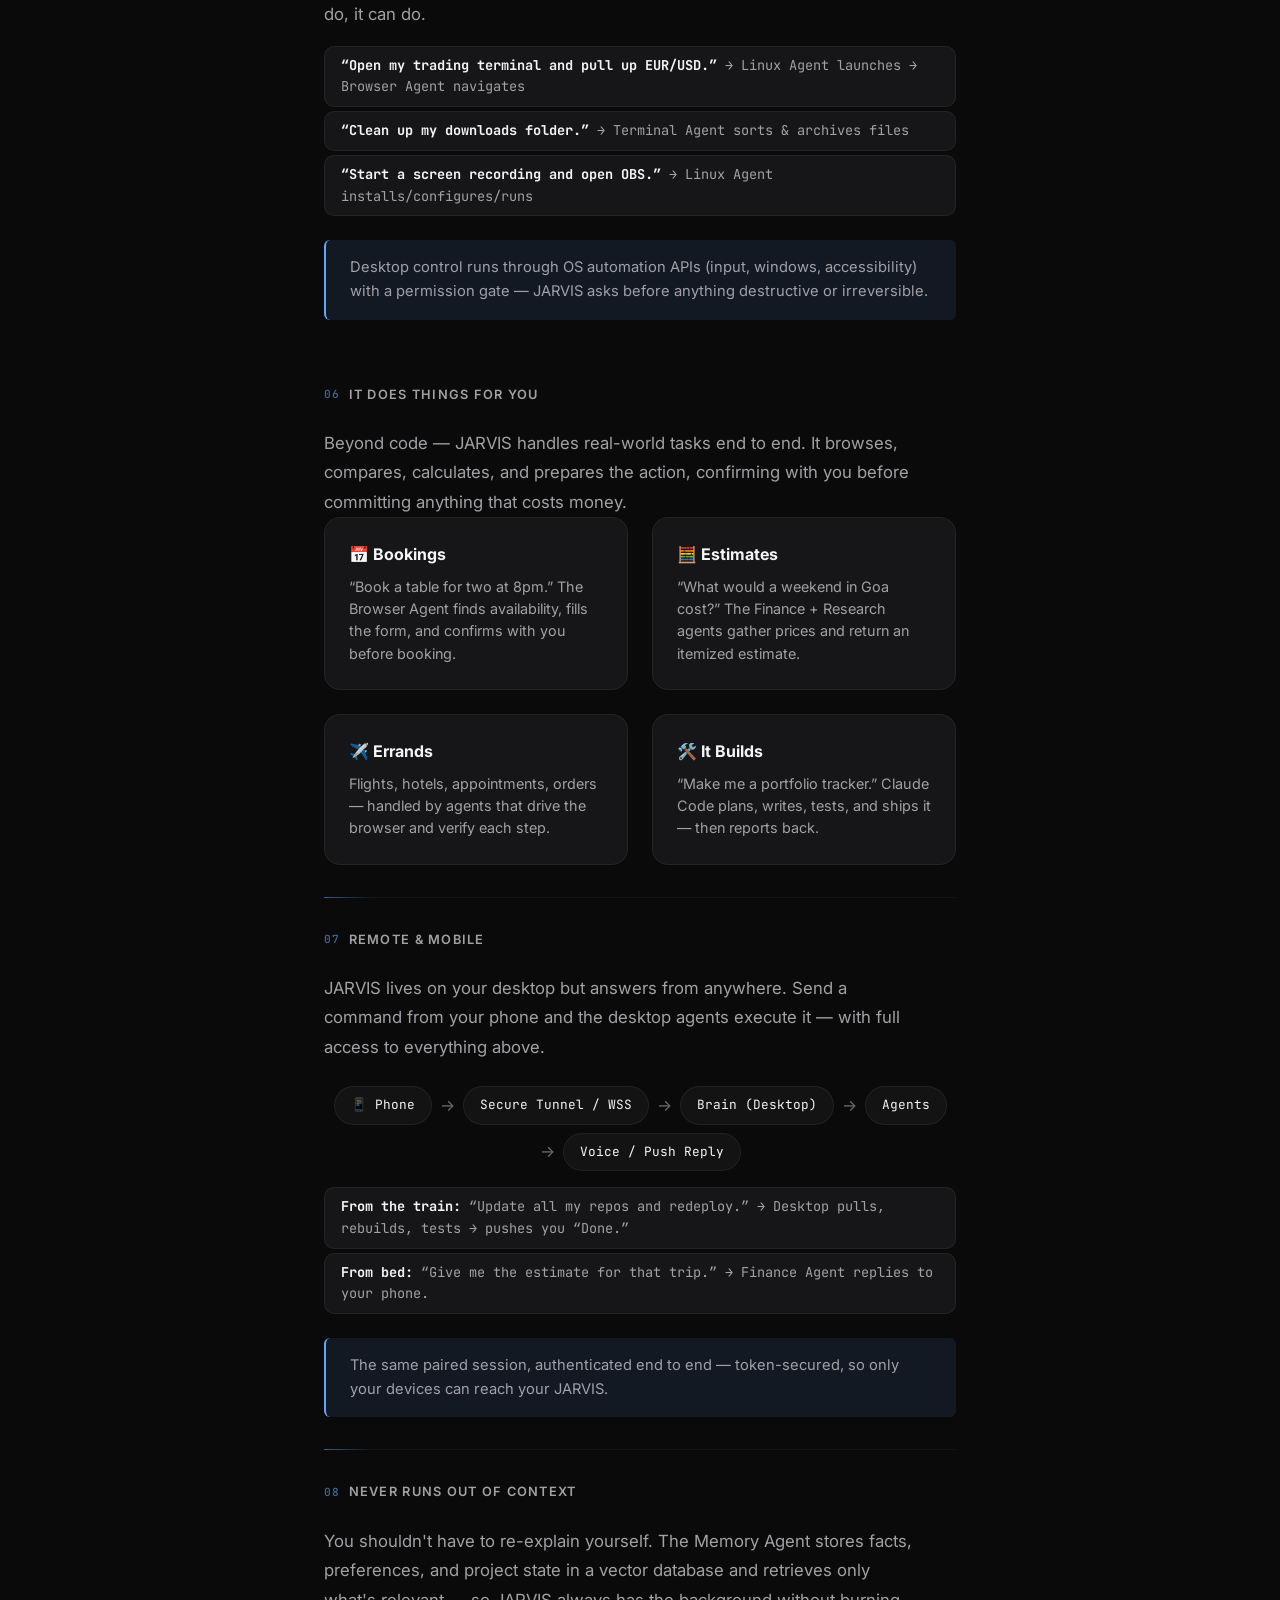
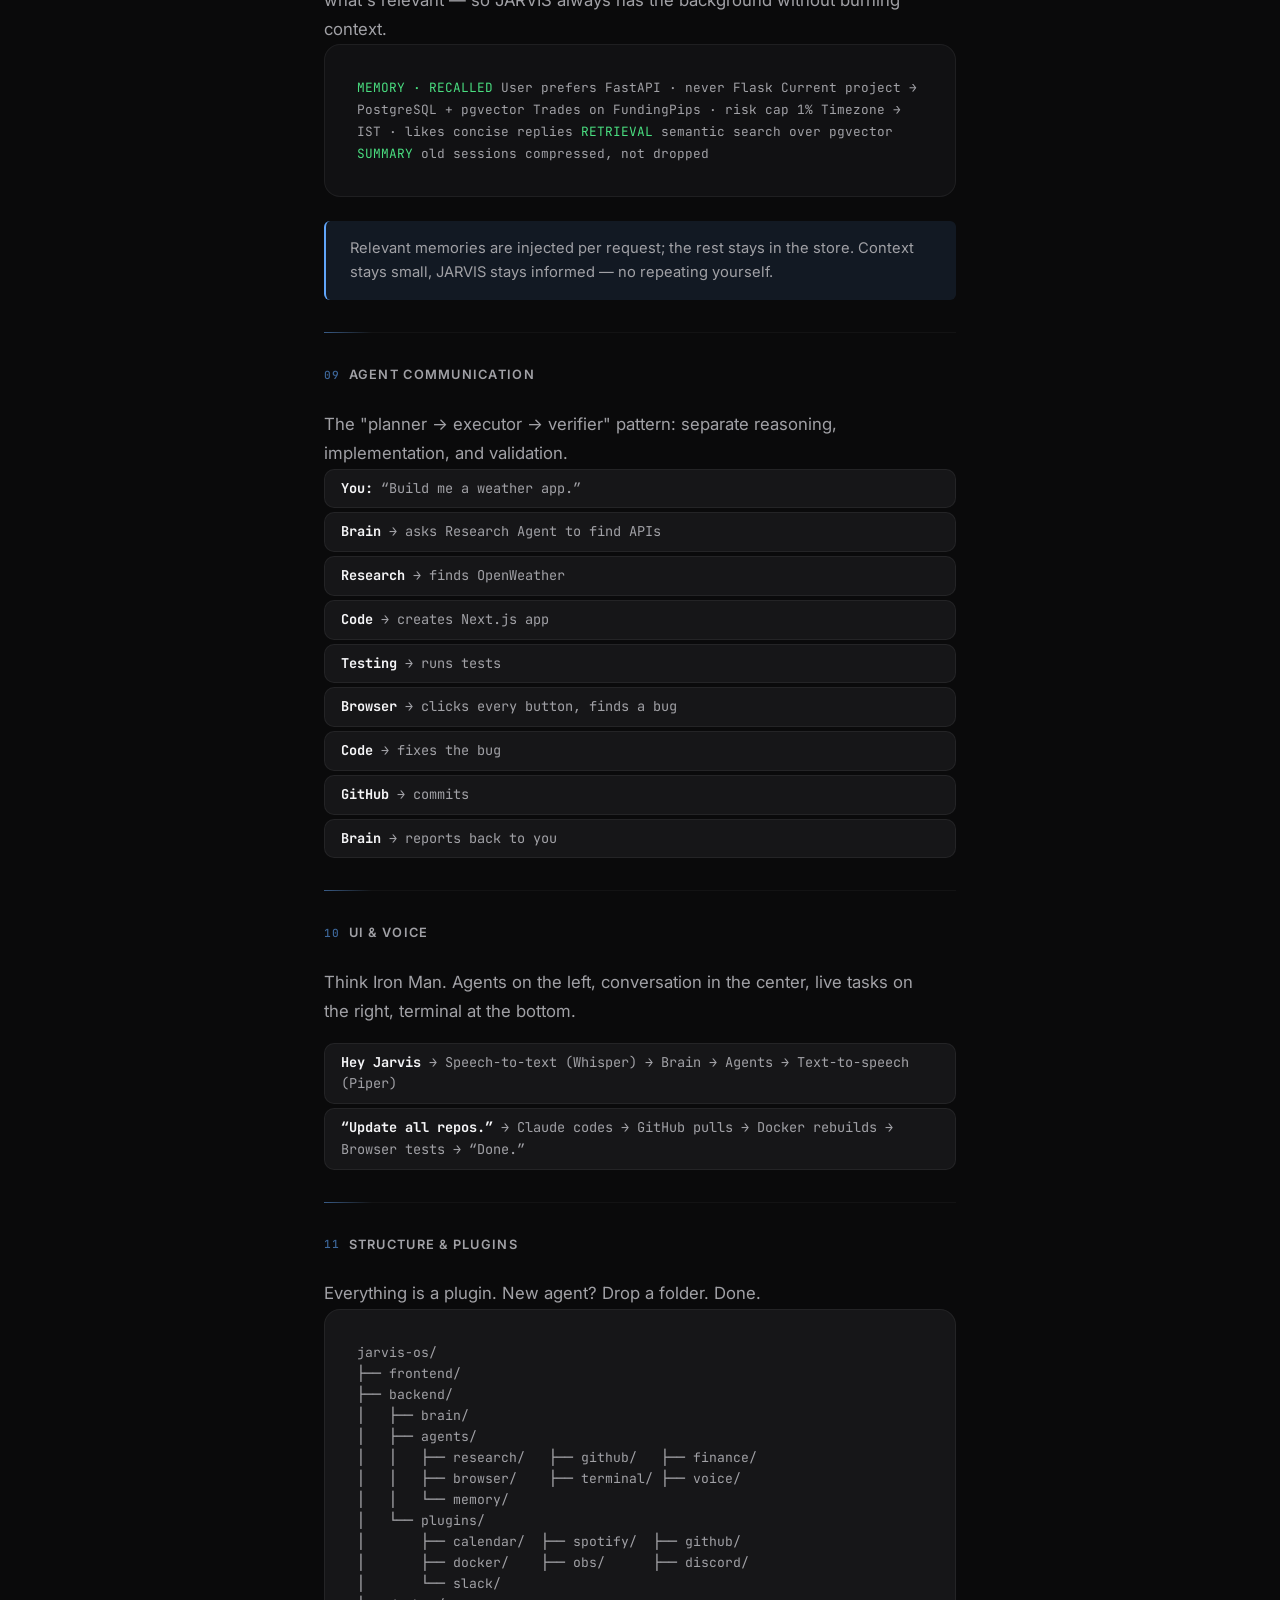
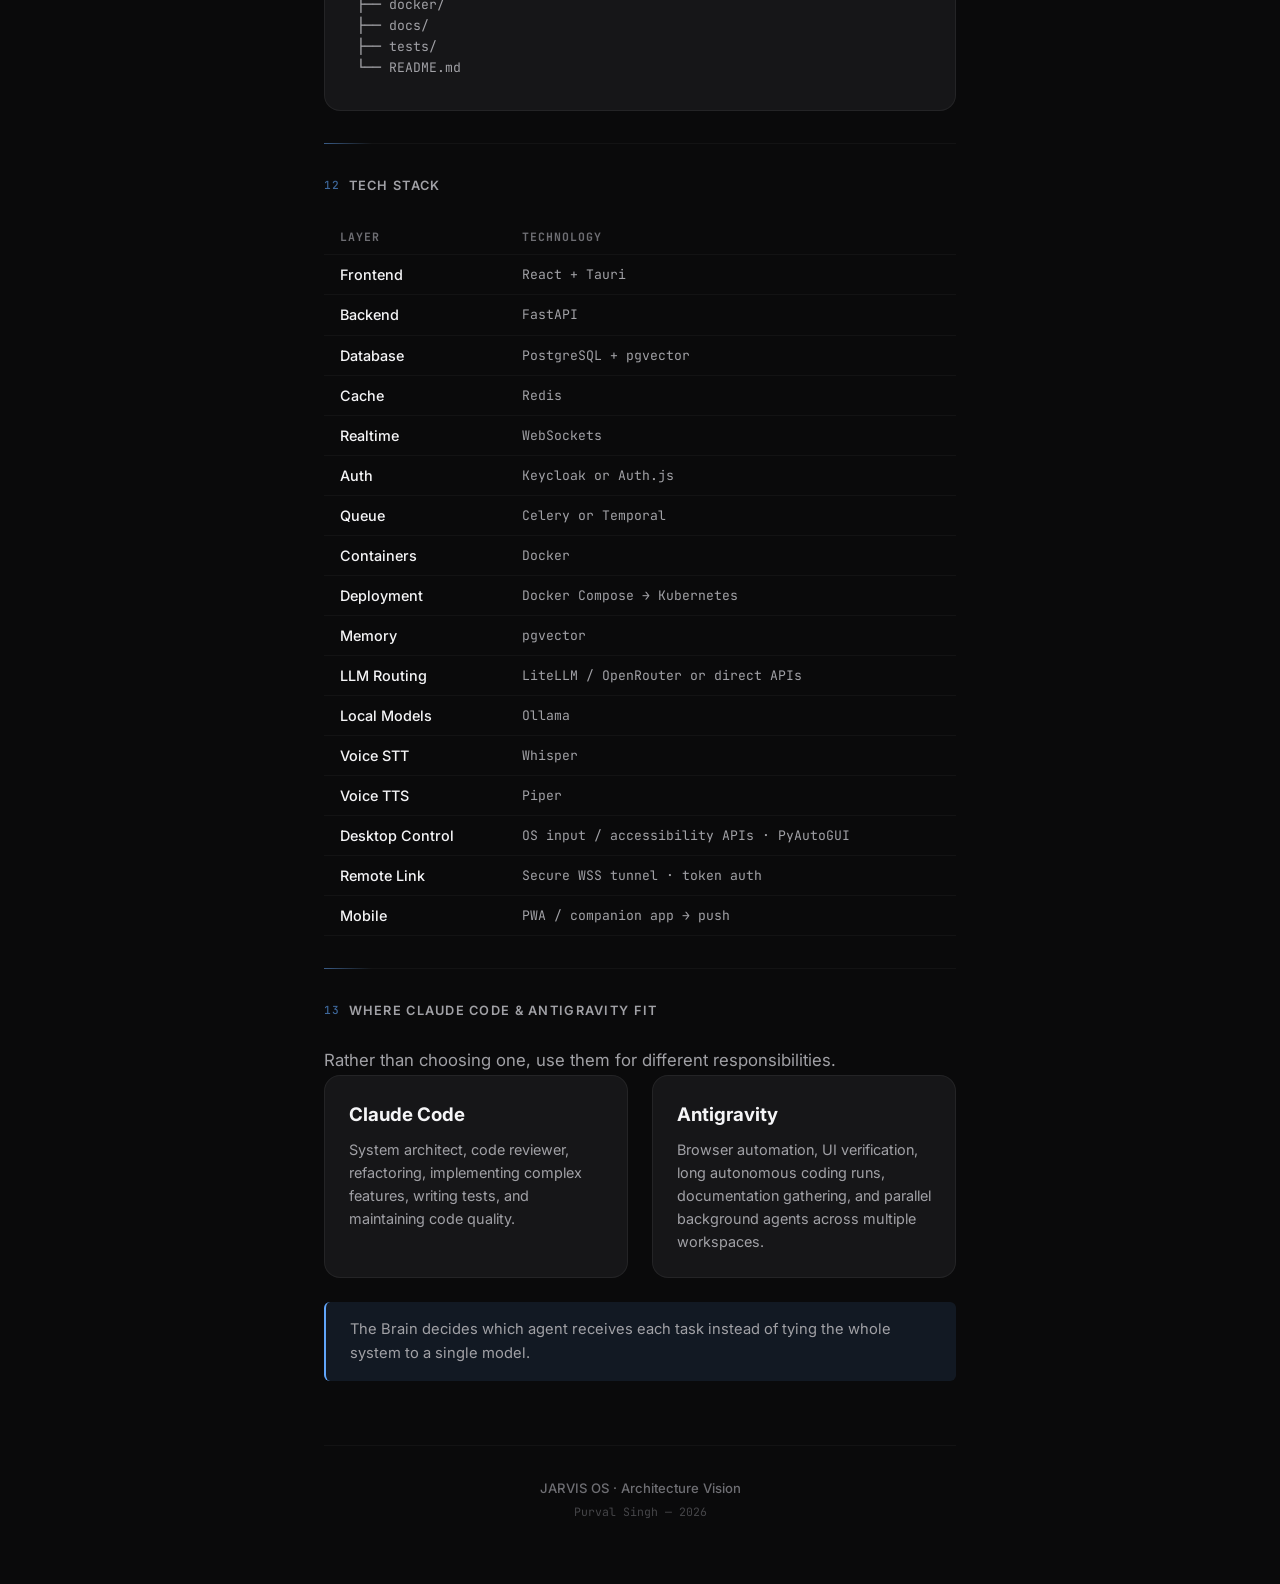
==== commit 5892af32: "Add interactive JARVIS interface + voice/remote/memory/agentic sections - New jarvis-interface.html:" ====
--- a/jarvis-os.html
+++ b/jarvis-os.html
@@ -219,6 +219,24 @@
     }
     .role-split .role-card h3 { margin-bottom: var(--space-sm); }
     .role-split .role-card p { color: var(--text-secondary); font-size: 0.9rem; line-height: 1.6; }
+
+    .launch-btn {
+      display: inline-flex; align-items: center; gap: var(--space-sm);
+      margin-top: var(--space-xl); padding: var(--space-sm) var(--space-lg);
+      font-family: var(--font-mono); font-size: 0.85rem; letter-spacing: 0.05em;
+      color: var(--accent); text-decoration: none;
+      border: 1px solid var(--accent-glow); border-radius: var(--radius-full);
+      background: var(--accent-soft);
+      transition: all var(--duration-normal) var(--ease-out);
+    }
+    .launch-btn:hover { background: var(--accent-glow); box-shadow: 0 0 30px var(--accent-glow); transform: translateY(-2px); }
+    .launch-dot { width: 8px; height: 8px; border-radius: 50%; background: var(--accent); box-shadow: 0 0 10px var(--accent); animation: pulseDot 1.6s ease-in-out infinite; }
+    @keyframes pulseDot { 0%,100%{opacity:.4} 50%{opacity:1} }
+
+    .cap-grid { display: grid; grid-template-columns: repeat(auto-fit, minmax(240px,1fr)); gap: var(--space-lg); }
+    .cap-card { background: var(--bg-card); border: 1px solid var(--border); border-radius: var(--radius-lg); padding: var(--space-lg); }
+    .cap-card h3 { display: flex; align-items: center; gap: var(--space-sm); margin-bottom: var(--space-sm); font-size: 1rem; }
+    .cap-card p { color: var(--text-secondary); font-size: 0.9rem; line-height: 1.55; }
   </style>
 </head>
 <body>
@@ -235,6 +253,9 @@
       <p class="eyebrow">Multi-Agent Operating Environment</p>
       <h1>JARVIS OS</h1>
       <p>A natural-language interface where every AI — Claude Code, Antigravity, local models — becomes just another worker. Not a chatbot: an operating environment.</p>
+      <a href="jarvis-interface.html" class="launch-btn">
+        <span class="launch-dot"></span> Launch the JARVIS Interface
+      </a>
     </section>
 
     <!-- Vision map -->
@@ -372,9 +393,79 @@
 
     <div class="section-divider"></div>
 
+    <!-- Voice desktop automation -->
+    <section class="cv-section">
+      <h2 class="section-title"><span class="section-number">05</span> Full Voice Desktop Control</h2>
+      <p class="about-text">JARVIS doesn't just answer — it <em>acts</em>. Every voice command becomes real work on the desktop: opening apps, moving windows, running commands, filling forms, controlling the mouse and keyboard. Almost anything you can do, it can do.</p>
+      <div class="flow-list" style="margin-top:var(--space-md)">
+        <div class="step"><strong>“Open my trading terminal and pull up EUR/USD.”</strong> → Linux Agent launches → Browser Agent navigates</div>
+        <div class="step"><strong>“Clean up my downloads folder.”</strong> → Terminal Agent sorts &amp; archives files</div>
+        <div class="step"><strong>“Start a screen recording and open OBS.”</strong> → Linux Agent installs/configures/runs</div>
+      </div>
+      <div class="callout">Desktop control runs through OS automation APIs (input, windows, accessibility) with a permission gate — JARVIS asks before anything destructive or irreversible.</div>
+    </section>
+
+    <div class="section-divider"></div>
+
+    <!-- Agentic tasks: bookings & estimates -->
+    <section class="cv-section">
+      <h2 class="section-title"><span class="section-number">06</span> It Does Things For You</h2>
+      <p class="about-text">Beyond code — JARVIS handles real-world tasks end to end. It browses, compares, calculates, and prepares the action, confirming with you before committing anything that costs money.</p>
+      <div class="cap-grid">
+        <div class="cap-card"><h3>📅 Bookings</h3><p>“Book a table for two at 8pm.” The Browser Agent finds availability, fills the form, and confirms with you before booking.</p></div>
+        <div class="cap-card"><h3>🧮 Estimates</h3><p>“What would a weekend in Goa cost?” The Finance + Research agents gather prices and return an itemized estimate.</p></div>
+        <div class="cap-card"><h3>✈️ Errands</h3><p>Flights, hotels, appointments, orders — handled by agents that drive the browser and verify each step.</p></div>
+        <div class="cap-card"><h3>🛠️ It Builds</h3><p>“Make me a portfolio tracker.” Claude Code plans, writes, tests, and ships it — then reports back.</p></div>
+      </div>
+    </section>
+
+    <div class="section-divider"></div>
+
+    <!-- Remote / mobile -->
+    <section class="cv-section">
+      <h2 class="section-title"><span class="section-number">07</span> Remote &amp; Mobile</h2>
+      <p class="about-text">JARVIS lives on your desktop but answers from anywhere. Send a command from your phone and the desktop agents execute it — with full access to everything above.</p>
+      <div class="stack-flow">
+        <span class="stack-node">📱 Phone</span>
+        <span class="stack-arrow">→</span>
+        <span class="stack-node">Secure Tunnel / WSS</span>
+        <span class="stack-arrow">→</span>
+        <span class="stack-node">Brain (Desktop)</span>
+        <span class="stack-arrow">→</span>
+        <span class="stack-node">Agents</span>
+        <span class="stack-arrow">→</span>
+        <span class="stack-node">Voice / Push Reply</span>
+      </div>
+      <div class="flow-list" style="margin-top:var(--space-md)">
+        <div class="step"><strong>From the train:</strong> “Update all my repos and redeploy.” → Desktop pulls, rebuilds, tests → pushes you “Done.”</div>
+        <div class="step"><strong>From bed:</strong> “Give me the estimate for that trip.” → Finance Agent replies to your phone.</div>
+      </div>
+      <div class="callout">The same paired session, authenticated end to end — token-secured, so only your devices can reach your JARVIS.</div>
+    </section>
+
+    <div class="section-divider"></div>
+
+    <!-- Long-term memory -->
+    <section class="cv-section">
+      <h2 class="section-title"><span class="section-number">08</span> Never Runs Out of Context</h2>
+      <p class="about-text">You shouldn't have to re-explain yourself. The Memory Agent stores facts, preferences, and project state in a vector database and retrieves only what's relevant — so JARVIS always has the background without burning context.</p>
+      <div class="dashboard-mock">
+<span class="ok">MEMORY · RECALLED</span>
+  User prefers FastAPI · never Flask
+  Current project → PostgreSQL + pgvector
+  Trades on FundingPips · risk cap 1%
+  Timezone → IST · likes concise replies
+
+<span class="ok">RETRIEVAL</span>  semantic search over pgvector
+<span class="ok">SUMMARY</span>    old sessions compressed, not dropped</div>
+      <div class="callout">Relevant memories are injected per request; the rest stays in the store. Context stays small, JARVIS stays informed — no repeating yourself.</div>
+    </section>
+
+    <div class="section-divider"></div>
+
     <!-- Agent communication -->
     <section class="cv-section">
-      <h2 class="section-title"><span class="section-number">05</span> Agent Communication</h2>
+      <h2 class="section-title"><span class="section-number">09</span> Agent Communication</h2>
       <p class="about-text">The "planner → executor → verifier" pattern: separate reasoning, implementation, and validation.</p>
       <div class="flow-list">
         <div class="step"><strong>You:</strong> “Build me a weather app.”</div>
@@ -393,7 +484,7 @@
 
     <!-- UI + Voice -->
     <section class="cv-section">
-      <h2 class="section-title"><span class="section-number">06</span> UI &amp; Voice</h2>
+      <h2 class="section-title"><span class="section-number">10</span> UI &amp; Voice</h2>
       <p class="about-text">Think Iron Man. Agents on the left, conversation in the center, live tasks on the right, terminal at the bottom.</p>
       <div class="flow-list" style="margin-top:var(--space-md)">
         <div class="step"><strong>Hey Jarvis</strong> → Speech-to-text (Whisper) → Brain → Agents → Text-to-speech (Piper)</div>
@@ -405,7 +496,7 @@
 
     <!-- Structure + plugins -->
     <section class="cv-section">
-      <h2 class="section-title"><span class="section-number">07</span> Structure &amp; Plugins</h2>
+      <h2 class="section-title"><span class="section-number">11</span> Structure &amp; Plugins</h2>
       <p class="about-text">Everything is a plugin. New agent? Drop a folder. Done.</p>
       <div class="tree">jarvis-os/
 ├── frontend/
@@ -429,7 +520,7 @@
 
     <!-- Tech stack -->
     <section class="cv-section">
-      <h2 class="section-title"><span class="section-number">08</span> Tech Stack</h2>
+      <h2 class="section-title"><span class="section-number">12</span> Tech Stack</h2>
       <table class="stack-table">
         <thead><tr><th>Layer</th><th>Technology</th></tr></thead>
         <tbody>
@@ -447,6 +538,9 @@
           <tr><td>Local Models</td><td>Ollama</td></tr>
           <tr><td>Voice STT</td><td>Whisper</td></tr>
           <tr><td>Voice TTS</td><td>Piper</td></tr>
+          <tr><td>Desktop Control</td><td>OS input / accessibility APIs · PyAutoGUI</td></tr>
+          <tr><td>Remote Link</td><td>Secure WSS tunnel · token auth</td></tr>
+          <tr><td>Mobile</td><td>PWA / companion app → push</td></tr>
         </tbody>
       </table>
     </section>
@@ -455,7 +549,7 @@
 
     <!-- Claude Code + Antigravity -->
     <section class="cv-section">
-      <h2 class="section-title"><span class="section-number">09</span> Where Claude Code &amp; Antigravity Fit</h2>
+      <h2 class="section-title"><span class="section-number">13</span> Where Claude Code &amp; Antigravity Fit</h2>
       <p class="about-text">Rather than choosing one, use them for different responsibilities.</p>
       <div class="role-split">
         <div class="role-card">
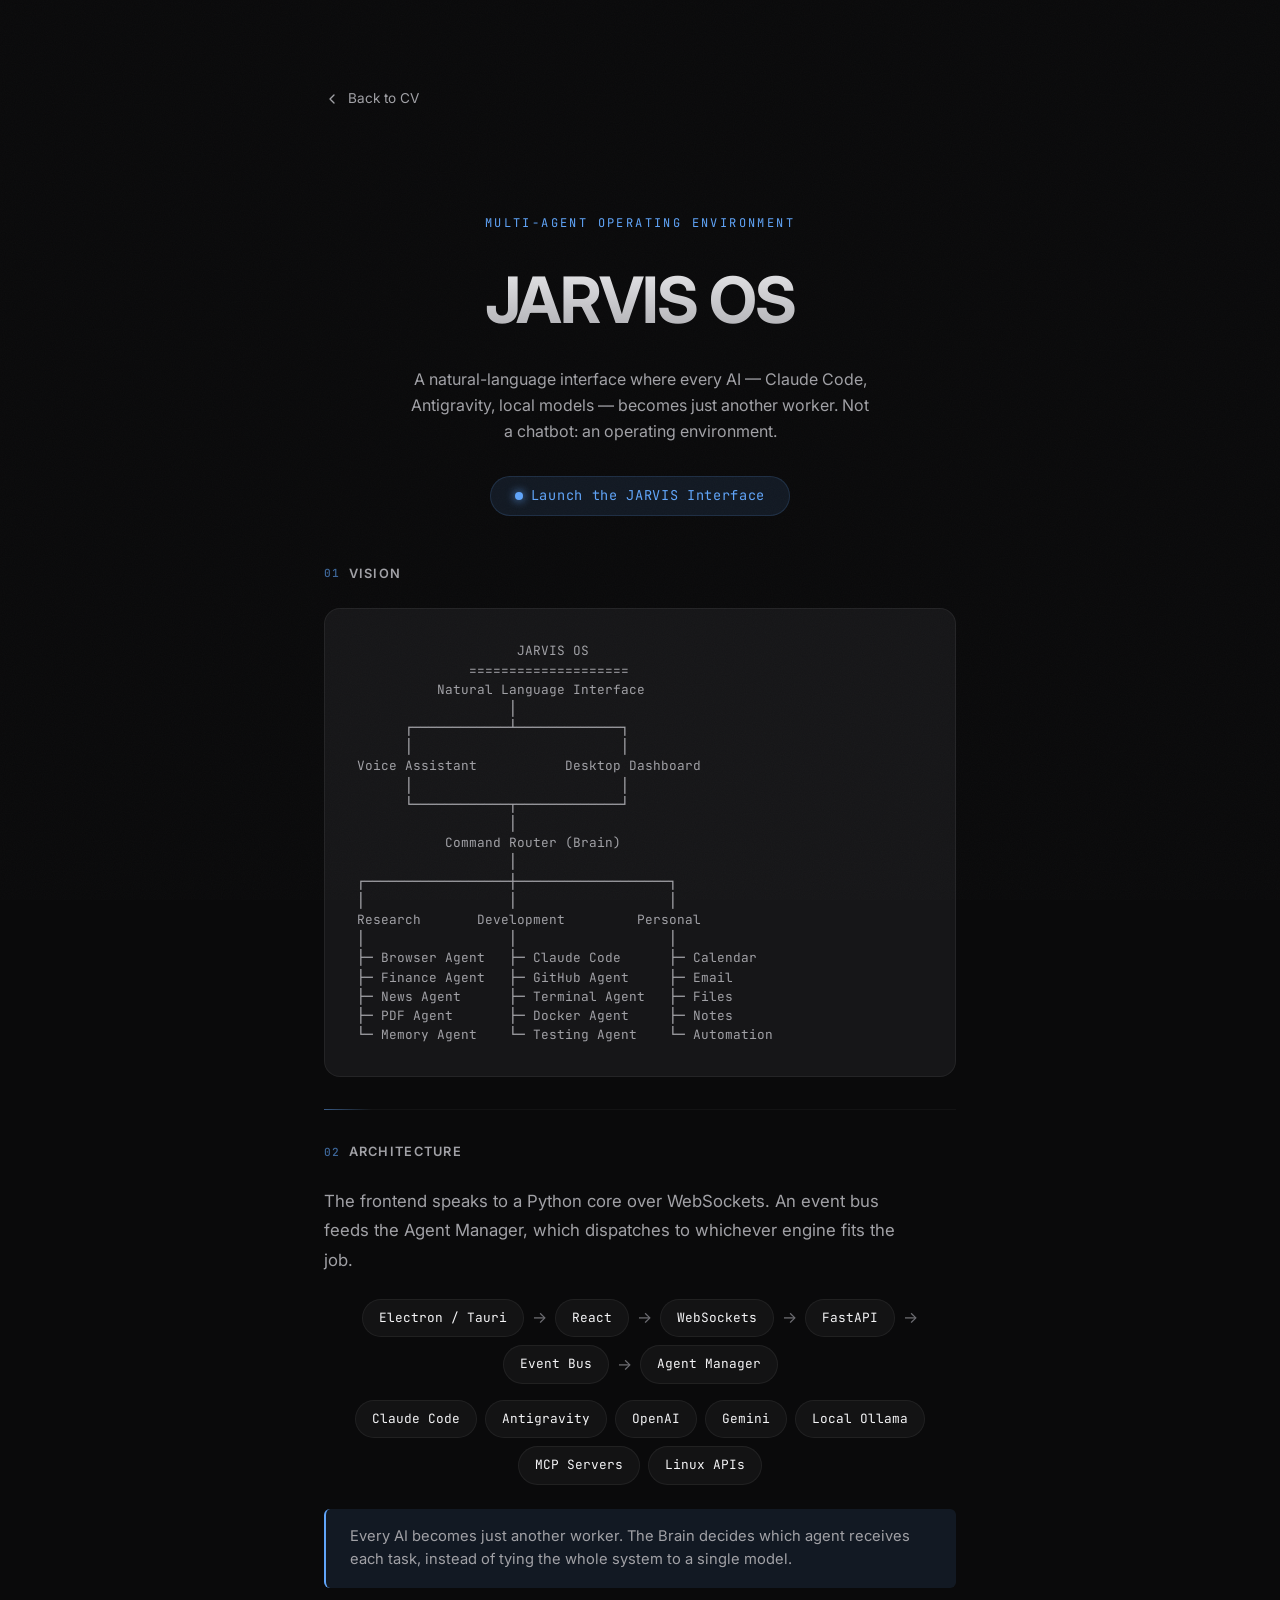
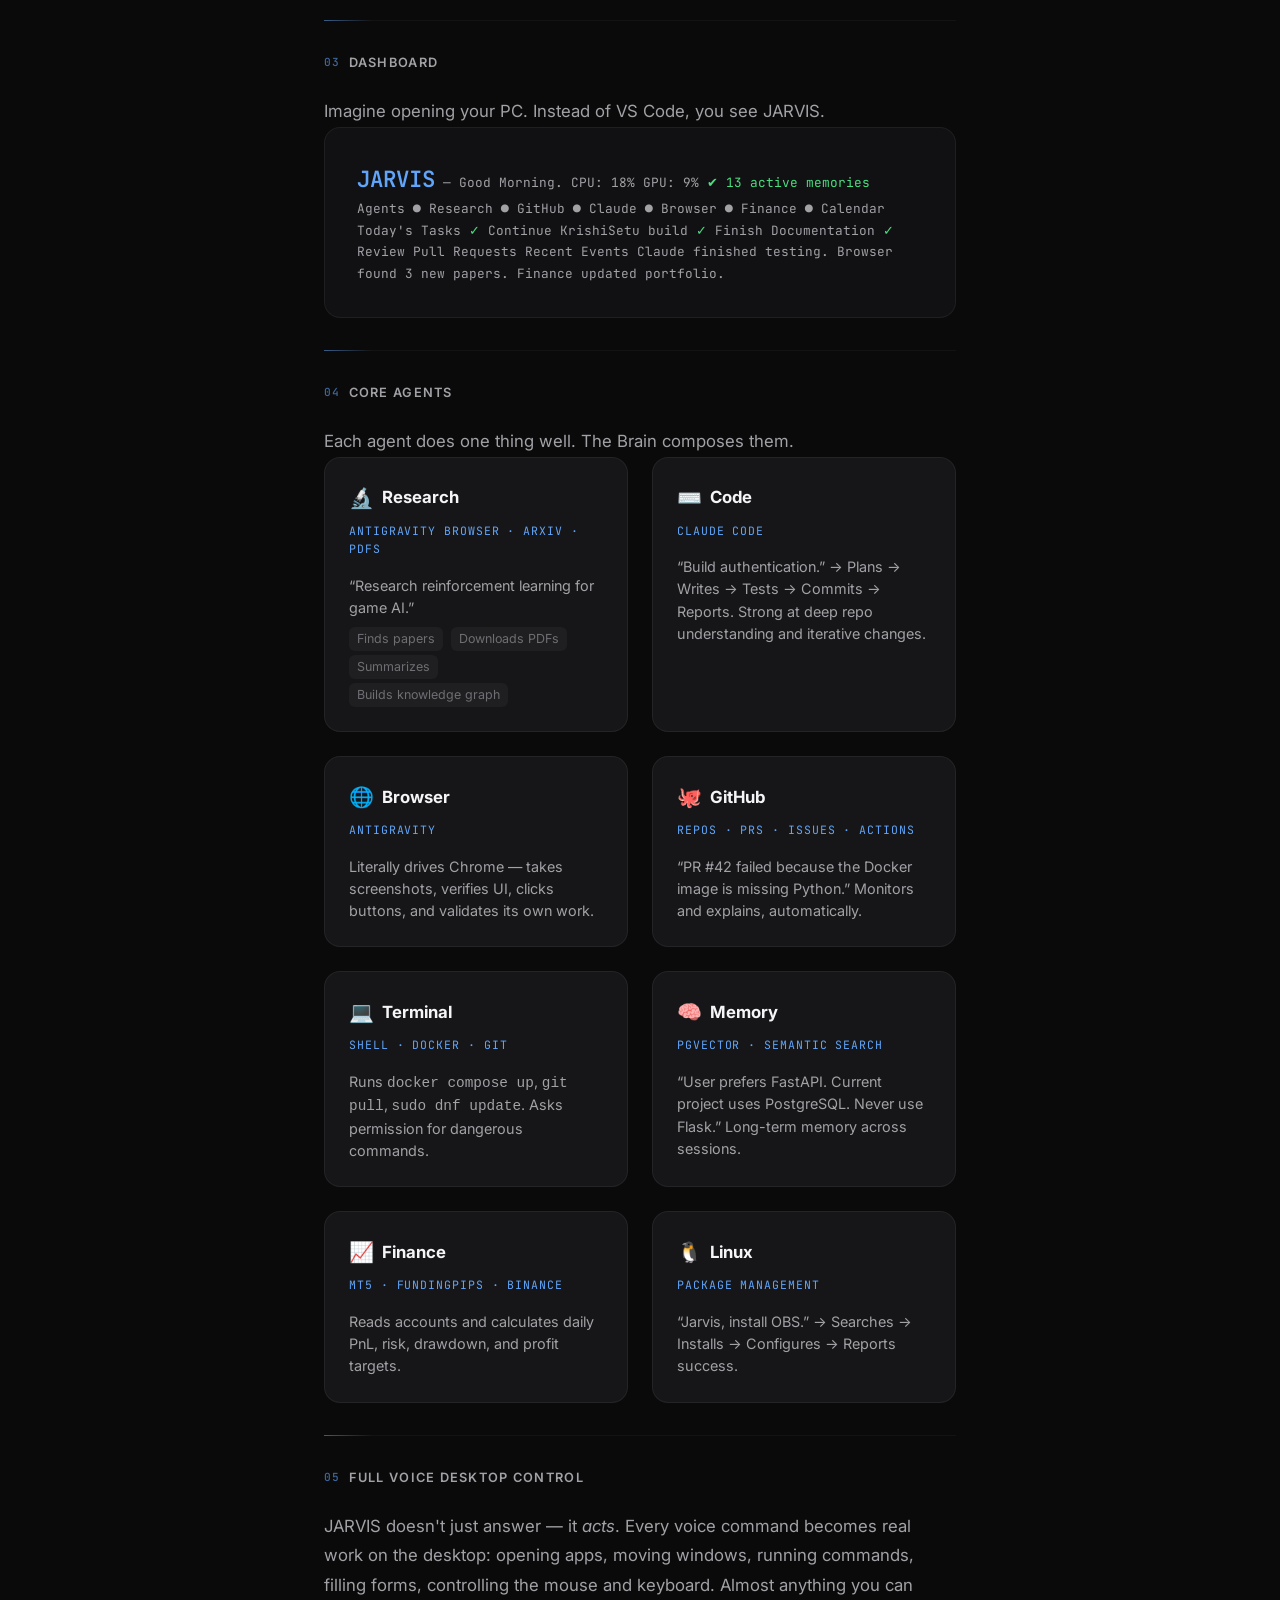
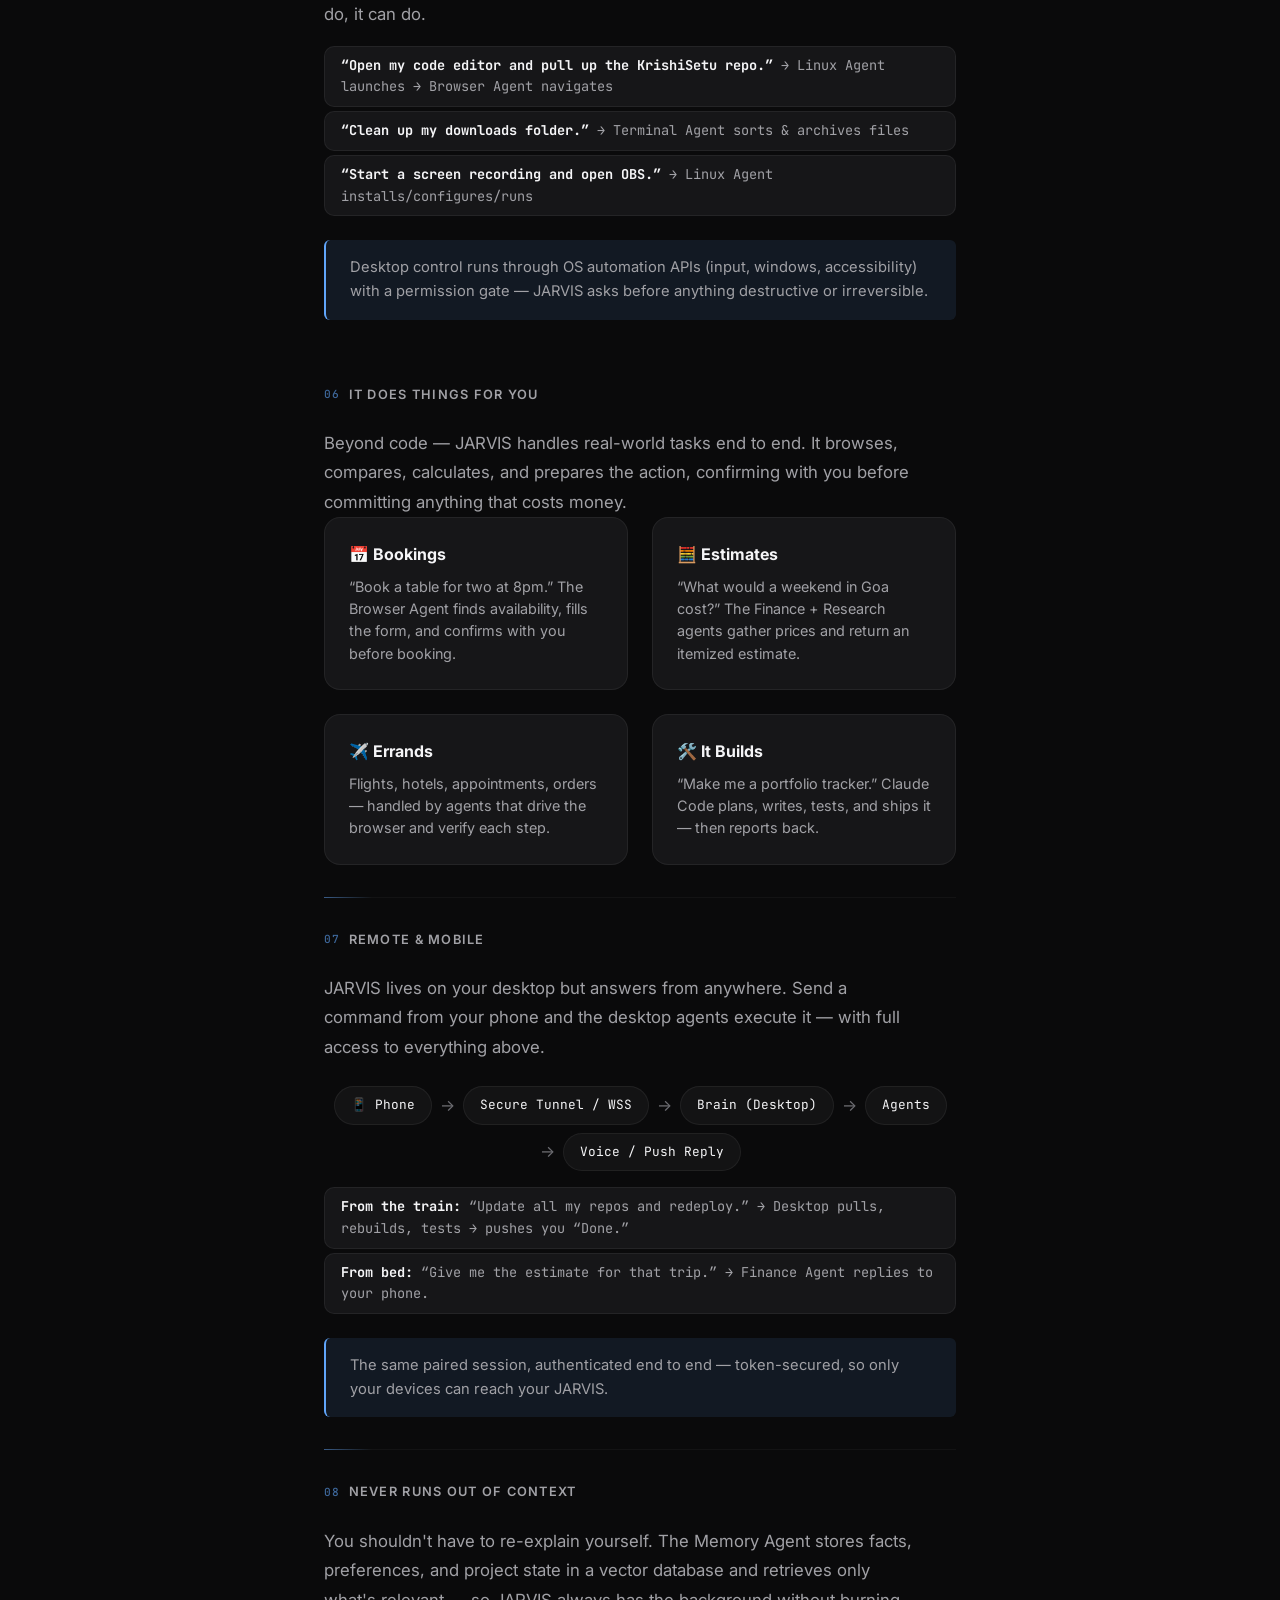
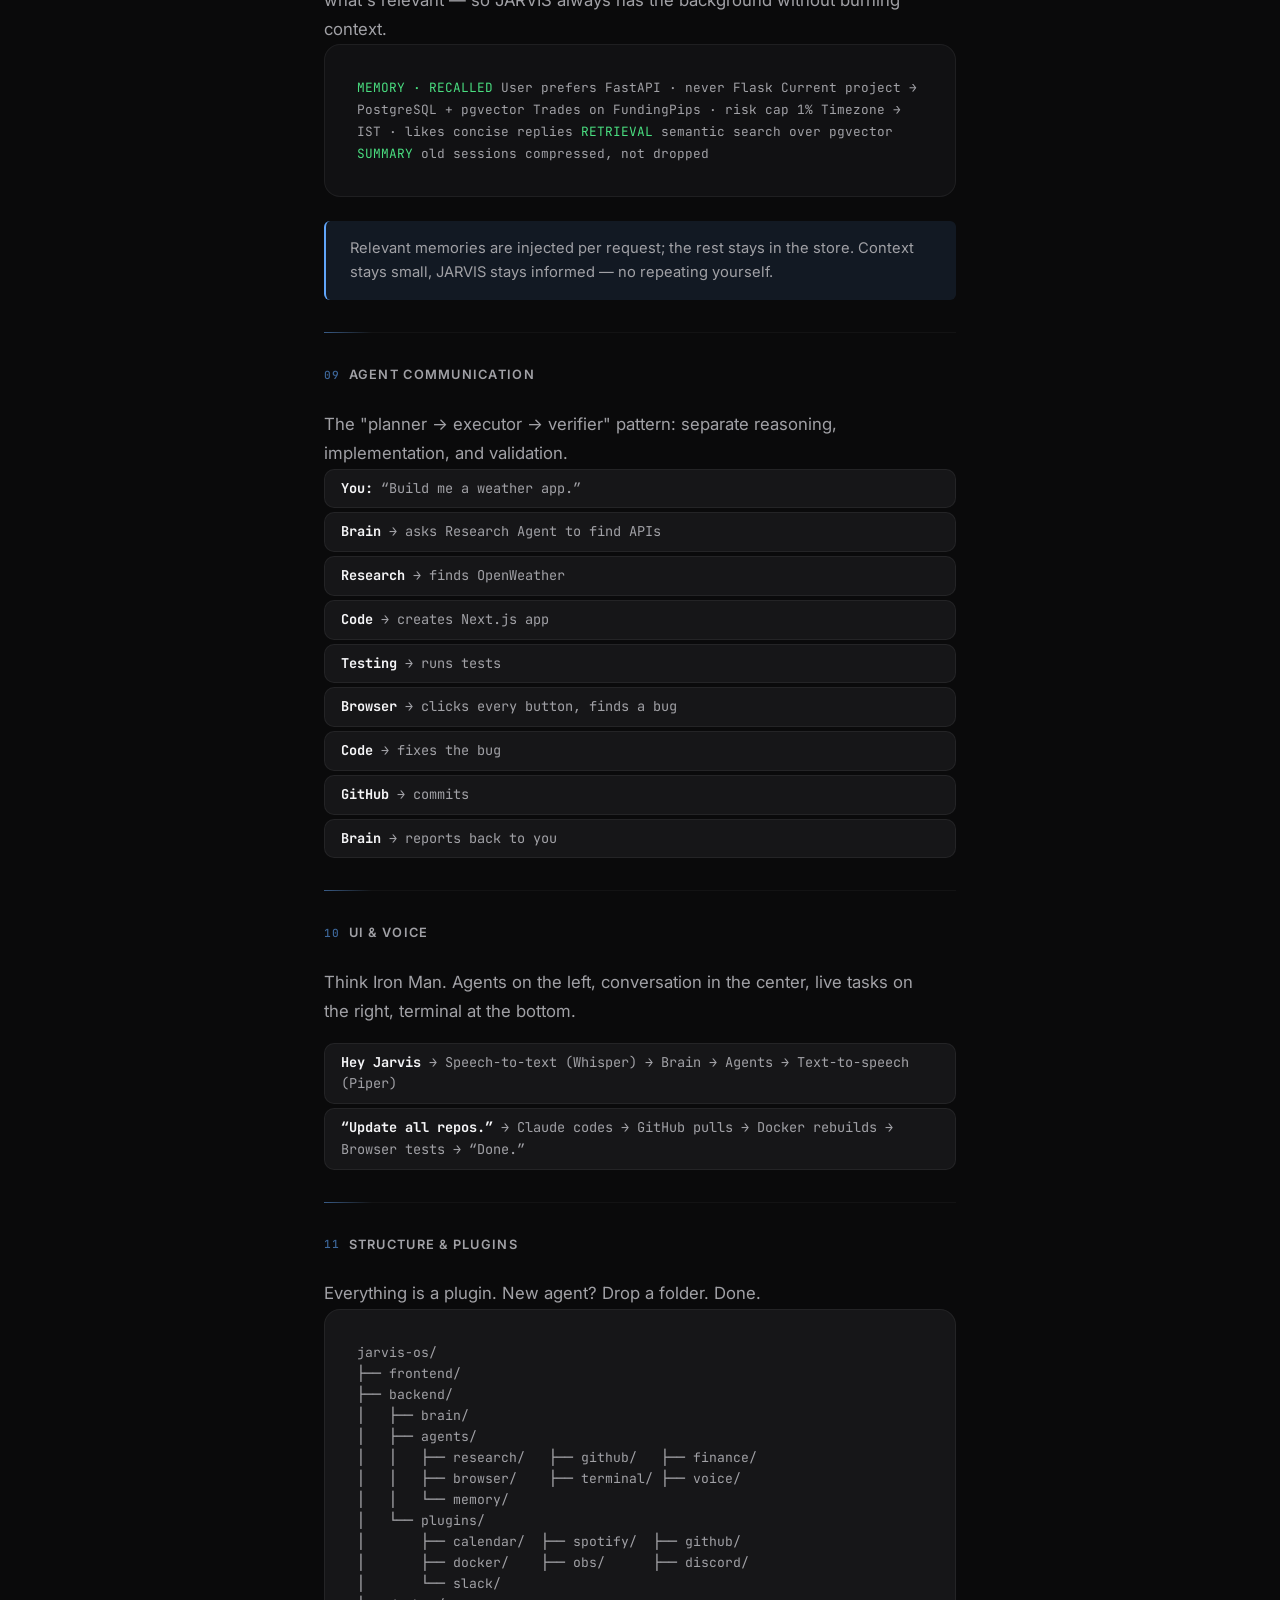
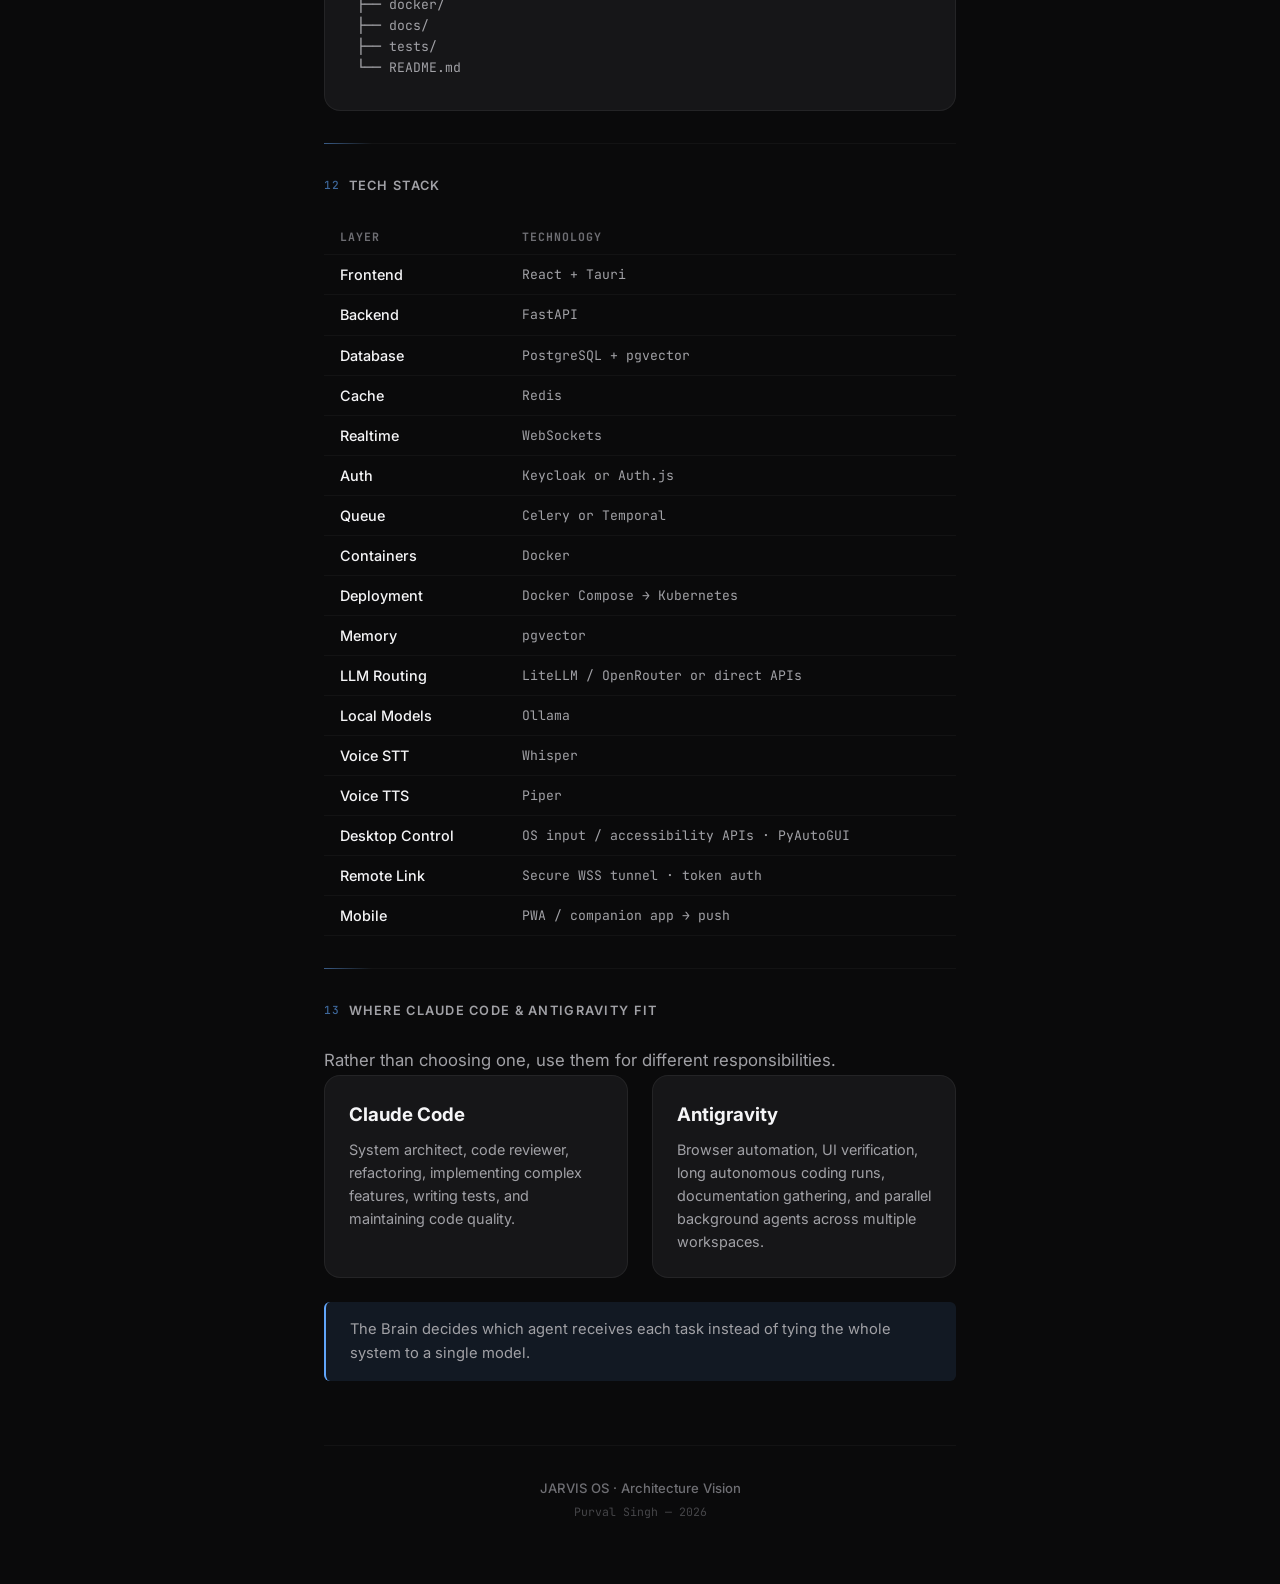
==== commit 7a7974b3: "Remove trading content, add AdaptPrep and AI tools card, add LinkedIn media Co-Authored-By: Claude O" ====
--- a/jarvis-os.html
+++ b/jarvis-os.html
@@ -330,7 +330,7 @@
          ● Browser   ● Finance ● Calendar
 
 Today's Tasks
-  <span class="ok">✓</span> Continue Trading EA
+  <span class="ok">✓</span> Continue KrishiSetu build
   <span class="ok">✓</span> Finish Documentation
   <span class="ok">✓</span> Review Pull Requests
 
@@ -350,7 +350,7 @@
         <div class="agent-card">
           <h3><span class="agent-emoji">🔬</span> Research</h3>
           <div class="agent-uses">Antigravity Browser · Arxiv · PDFs</div>
-          <p>“Research reinforcement learning for prop-firm trading.”</p>
+          <p>“Research reinforcement learning for game AI.”</p>
           <ul><li>Finds papers</li><li>Downloads PDFs</li><li>Summarizes</li><li>Builds knowledge graph</li></ul>
         </div>
         <div class="agent-card">
@@ -398,7 +398,7 @@
       <h2 class="section-title"><span class="section-number">05</span> Full Voice Desktop Control</h2>
       <p class="about-text">JARVIS doesn't just answer — it <em>acts</em>. Every voice command becomes real work on the desktop: opening apps, moving windows, running commands, filling forms, controlling the mouse and keyboard. Almost anything you can do, it can do.</p>
       <div class="flow-list" style="margin-top:var(--space-md)">
-        <div class="step"><strong>“Open my trading terminal and pull up EUR/USD.”</strong> → Linux Agent launches → Browser Agent navigates</div>
+        <div class="step"><strong>“Open my code editor and pull up the KrishiSetu repo.”</strong> → Linux Agent launches → Browser Agent navigates</div>
         <div class="step"><strong>“Clean up my downloads folder.”</strong> → Terminal Agent sorts &amp; archives files</div>
         <div class="step"><strong>“Start a screen recording and open OBS.”</strong> → Linux Agent installs/configures/runs</div>
       </div>
